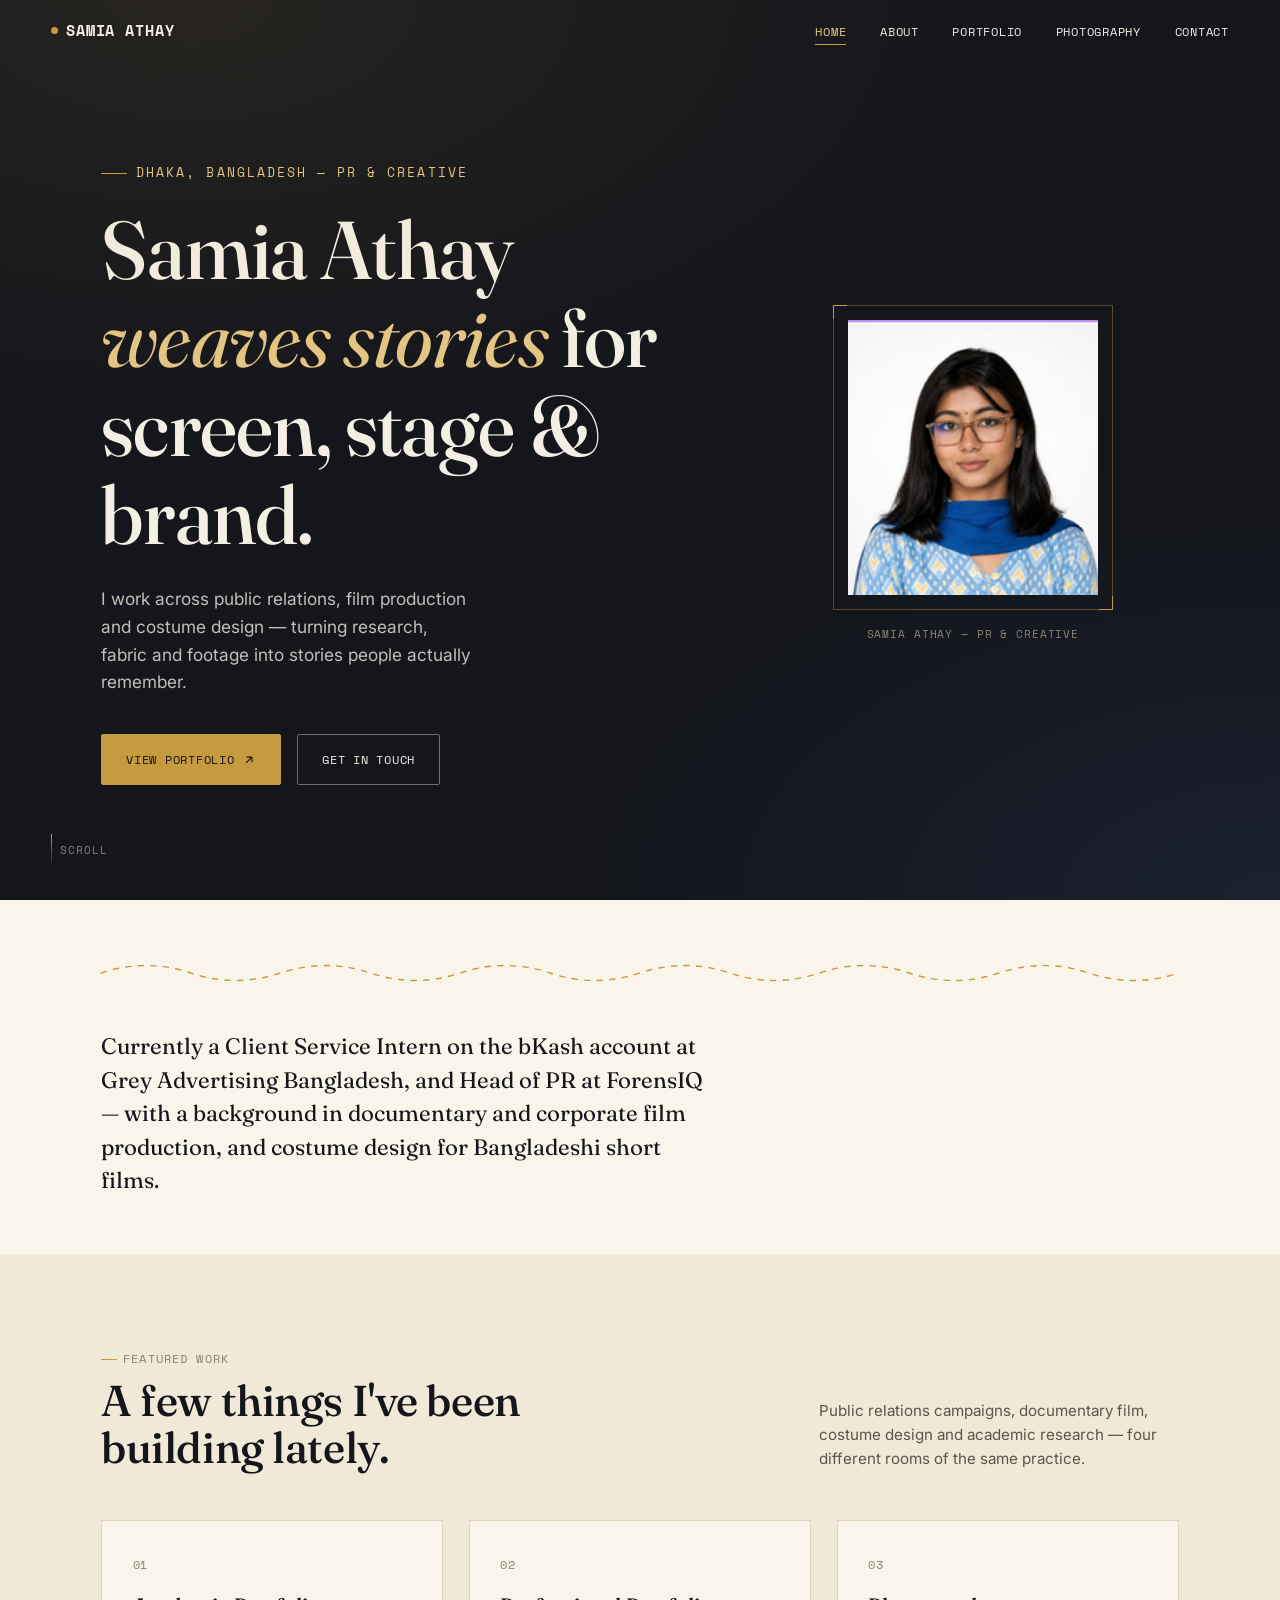
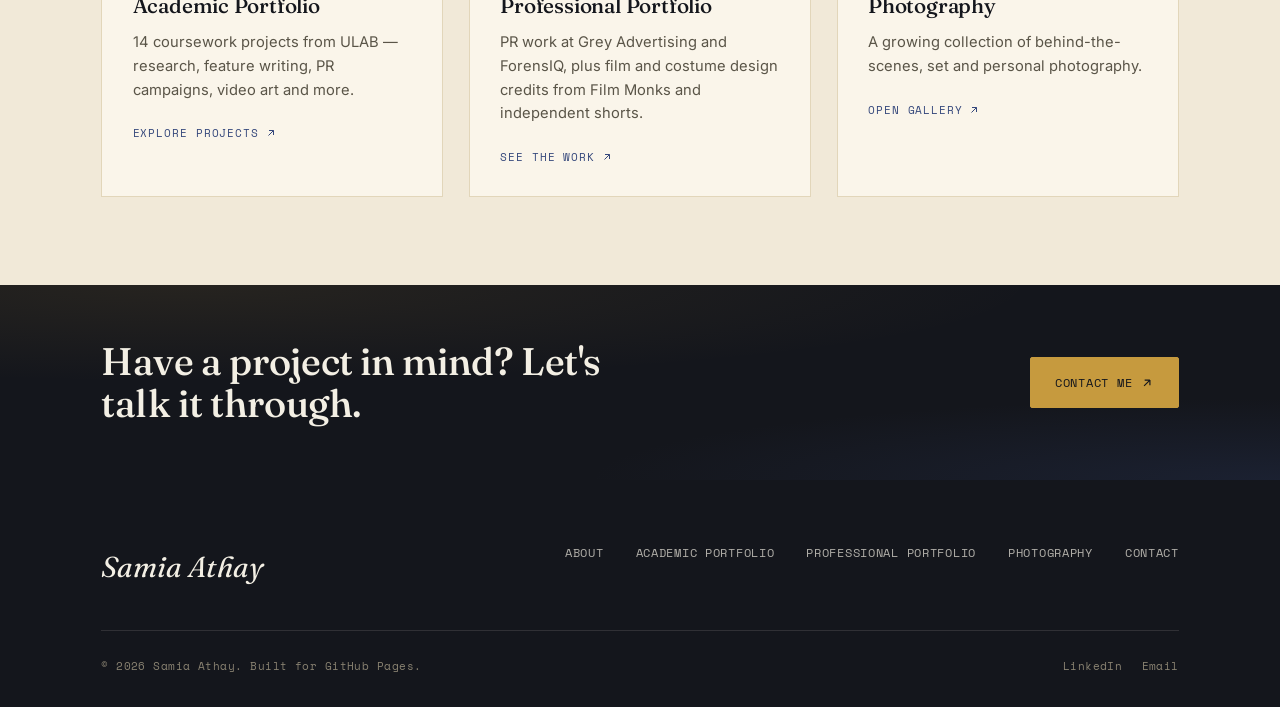
==== index.html @ ea78c938 "Add files via upload" ====
<!DOCTYPE html>
<html lang="en">
<head>
<meta charset="UTF-8">
<meta name="viewport" content="width=device-width, initial-scale=1.0">
<title>Samia Athay — PR, Film &amp; Costume Storyteller</title>
<meta name="description" content="Samia Athay is a Dhaka-based storyteller working across public relations, film production and costume design.">
<link rel="icon" href="data:image/svg+xml,<svg xmlns=%22http://www.w3.org/2000/svg%22 viewBox=%220 0 100 100%22><rect width=%22100%22 height=%22100%22 fill=%22%2314161c%22/><text x=%2250%25%22 y=%2258%25%22 font-size=%2250%22 fill=%22%23c69a3e%22 text-anchor=%22middle%22 font-family=%22Georgia%22>S</text></svg>">
<link rel="stylesheet" href="css/style.css">
</head>
<body>

<a href="#main" class="sr-only" style="position:absolute;left:-9999px;">Skip to content</a>

<!-- ============ NAV ============ -->
<nav class="site-nav on-dark">
  <a href="index.html" class="wordmark"><span class="dot"></span>SAMIA ATHAY</a>
  <ul class="nav-links">
    <li class="nav-item"><a class="nav-link active" data-page="index.html" href="index.html">Home</a></li>
    <li class="nav-item"><a class="nav-link" data-page="about.html" href="about.html">About</a></li>
    <li class="nav-item has-dropdown">
      <a class="nav-link" href="academic.html">Portfolio</a>
      <div class="dropdown">
        <a href="academic.html">Academic Portfolio<small>14 coursework projects, ULAB</small></a>
        <a href="professional.html">Professional Portfolio<small>PR, film &amp; costume work</small></a>
      </div>
    </li>
    <li class="nav-item"><a class="nav-link" data-page="photography.html" href="photography.html">Photography</a></li>
    <li class="nav-item"><a class="nav-link" data-page="contact.html" href="contact.html">Contact</a></li>
  </ul>
  <button class="nav-toggle" aria-label="Toggle menu" aria-expanded="false">
    <span></span><span></span><span></span>
  </button>
</nav>

<main id="main">

  <!-- ============ HERO ============ -->
  <section class="stage hero">
    <div class="container hero-grid">
      <div>
        <p class="hero-kicker">Dhaka, Bangladesh — PR &amp; Creative</p>
        <h1>Samia Athay<br><em>weaves stories</em> for screen, stage &amp; brand.</h1>
        <p class="hero-lede">I work across public relations, film production and costume design — turning research, fabric and footage into stories people actually remember.</p>
        <div class="hero-actions">
          <a href="academic.html" class="btn gold">View Portfolio <svg viewBox="0 0 24 24" fill="none" stroke="currentColor" stroke-width="2"><path d="M7 17L17 7M17 7H8M17 7V16"/></svg></a>
          <a href="contact.html" class="btn outline-ink">Get in Touch</a>
        </div>
      </div>
      <figure class="hero-portrait">
        <div class="frame">
          <span class="corner tl"></span><span class="corner br"></span>
          <img src="assets/portrait.png" alt="Portrait of Samia Athay">
        </div>
        <figcaption>Samia Athay — PR &amp; Creative</figcaption>
      </figure>
    </div>
    <div class="hero-scroll"><span class="line"></span>Scroll</div>
  </section>

  <!-- ============ INTRO STRIP ============ -->
  <section class="page section tight">
    <div class="container">
      <svg class="thread" viewBox="0 0 1200 34" preserveAspectRatio="none" aria-hidden="true">
        <path d="M0,17 Q50,2 100,17 T200,17 T300,17 T400,17 T500,17 T600,17 T700,17 T800,17 T900,17 T1000,17 T1100,17 T1200,17"/>
      </svg>
      <div style="max-width:62ch; margin-top:2.5rem;" data-reveal>
        <p class="lead" style="font-family:var(--f-display); font-size:1.4rem; line-height:1.5;">Currently a Client Service Intern on the bKash account at Grey Advertising Bangladesh, and Head of PR at ForensIQ — with a background in documentary and corporate film production, and costume design for Bangladeshi short films.</p>
      </div>
    </div>
  </section>

  <!-- ============ FEATURED WORK ============ -->
  <section class="page dim section">
    <div class="container">
      <div class="section-head">
        <div>
          <span class="section-tag">Featured Work</span>
          <h2>A few things I've been building lately.</h2>
        </div>
        <p class="note">Public relations campaigns, documentary film, costume design and academic research — four different rooms of the same practice.</p>
      </div>

      <div class="feature-grid">
        <a href="academic.html" class="feature-card" data-reveal>
          <span class="corner-stitch"></span>
          <span class="num">01</span>
          <h3>Academic Portfolio</h3>
          <p>14 coursework projects from ULAB — research, feature writing, PR campaigns, video art and more.</p>
          <span class="go">Explore projects <svg viewBox="0 0 24 24" fill="none" stroke="currentColor" stroke-width="2"><path d="M7 17L17 7M17 7H8M17 7V16"/></svg></span>
        </a>
        <a href="professional.html" class="feature-card" data-reveal>
          <span class="corner-stitch"></span>
          <span class="num">02</span>
          <h3>Professional Portfolio</h3>
          <p>PR work at Grey Advertising and ForensIQ, plus film and costume design credits from Film Monks and independent shorts.</p>
          <span class="go">See the work <svg viewBox="0 0 24 24" fill="none" stroke="currentColor" stroke-width="2"><path d="M7 17L17 7M17 7H8M17 7V16"/></svg></span>
        </a>
        <a href="photography.html" class="feature-card" data-reveal>
          <span class="corner-stitch"></span>
          <span class="num">03</span>
          <h3>Photography</h3>
          <p>A growing collection of behind-the-scenes, set and personal photography.</p>
          <span class="go">Open gallery <svg viewBox="0 0 24 24" fill="none" stroke="currentColor" stroke-width="2"><path d="M7 17L17 7M17 7H8M17 7V16"/></svg></span>
        </a>
      </div>
    </div>
  </section>

  <!-- ============ CTA STRIP ============ -->
  <section class="stage section tight">
    <div class="container" style="display:flex; align-items:center; justify-content:space-between; gap:2rem; flex-wrap:wrap;" data-reveal>
      <h2 style="color:var(--cream); font-size:clamp(1.6rem,3.4vw,2.4rem); max-width:22ch;">Have a project in mind? Let's talk it through.</h2>
      <a href="contact.html" class="btn gold">Contact Me <svg viewBox="0 0 24 24" fill="none" stroke="currentColor" stroke-width="2"><path d="M7 17L17 7M17 7H8M17 7V16"/></svg></a>
    </div>
  </section>

</main>

<!-- ============ FOOTER ============ -->
<footer class="site-footer">
  <div class="container">
    <div class="footer-top">
      <span class="footer-mark">Samia Athay</span>
      <nav class="footer-nav">
        <a href="about.html">About</a>
        <a href="academic.html">Academic Portfolio</a>
        <a href="professional.html">Professional Portfolio</a>
        <a href="photography.html">Photography</a>
        <a href="contact.html">Contact</a>
      </nav>
    </div>
    <div class="footer-bottom">
      <span>© <span data-year></span> Samia Athay. Built for GitHub Pages.</span>
      <span class="socials">
        <a href="https://www.linkedin.com/in/samia-athay" target="_blank" rel="noopener">LinkedIn</a>
        <a href="mailto:samiahasan.athay@gmail.com">Email</a>
      </span>
    </div>
  </div>
</footer>

<script src="js/main.js"></script>
</body>
</html>
---- css/style.css ----
/* ============================================================
   SAMIA ATHAY — PORTFOLIO
   Design concept: "Threadline" — an editorial studio site for a
   storyteller who works across PR, film and costume design.
   Stage (ink) sections for arrival moments; Page (paper) sections
   for reading. A running-stitch thread is the signature motif.
   ============================================================ */

@import url('https://fonts.googleapis.com/css2?family=Fraunces:ital,opsz,wght@0,9..144,300;0,9..144,400;0,9..144,500;0,9..144,600;1,9..144,400;1,9..144,500&family=Inter:wght@400;500;600&family=Space+Mono:wght@400;700&family=Noto+Serif+Bengali:wght@400;600&family=Hind+Siliguri:wght@400;500&display=swap');

:root{
  /* ---- color tokens ---- */
  --ink:        #14161c;   /* stage background */
  --ink-2:      #1c1f28;   /* stage panel */
  --paper:      #faf5ea;   /* page background */
  --paper-dim:  #f1e9d8;   /* page card background */
  --paper-line: #e2d6ba;   /* hairline on paper */
  --cream:      #f3efe4;   /* text on ink */
  --gold:       #c69a3e;   /* thread gold — primary accent */
  --gold-soft:  #e4c583;
  --indigo:     #34477b;   /* jamdani blue — secondary accent */
  --rust:       #a63a2e;   /* brick red — cta / active */
  --ink-soft:   #5a5548;   /* muted body text on paper */
  --ink-faint:  #8a8372;

  /* ---- type tokens ---- */
  --f-display: 'Fraunces', 'Noto Serif Bengali', serif;
  --f-body:    'Inter', 'Hind Siliguri', sans-serif;
  --f-mono:    'Space Mono', monospace;

  --container: 1180px;
  --edge: clamp(1.25rem, 4vw, 3.5rem);

  --ease: cubic-bezier(.16,.84,.44,1);
}

*, *::before, *::after{ box-sizing:border-box; }
html{ scroll-behavior:smooth; }
@media (prefers-reduced-motion: reduce){
  html{ scroll-behavior:auto; }
  *, *::before, *::after{ animation-duration:0.01ms !important; animation-iteration-count:1 !important; transition-duration:0.01ms !important; scroll-behavior:auto !important; }
}

body{
  margin:0;
  background:var(--paper);
  color:var(--ink);
  font-family:var(--f-body);
  font-size:16px;
  line-height:1.6;
  -webkit-font-smoothing:antialiased;
}

img{ max-width:100%; display:block; }
a{ color:inherit; text-decoration:none; }
h1,h2,h3,h4{ font-family:var(--f-display); font-weight:500; margin:0; line-height:1.08; letter-spacing:-0.01em; }
p{ margin:0; }
ul{ margin:0; padding:0; list-style:none; }
button{ font-family:inherit; cursor:pointer; }

/* Scroll-reveal: visible by default (no-JS / JS-failure safe).
   JS opts elements into the pending state only once it can also
   guarantee the reveal will fire. */
.reveal-pending{ opacity:0; transform:translateY(18px); }
.reveal-in{
  opacity:1; transform:translateY(0);
  transition:opacity .7s var(--ease), transform .7s var(--ease);
}

:focus-visible{
  outline:2px solid var(--gold);
  outline-offset:3px;
}

.container{
  max-width:var(--container);
  margin:0 auto;
  padding-left:var(--edge);
  padding-right:var(--edge);
}

.eyebrow{
  font-family:var(--f-mono);
  font-size:.72rem;
  letter-spacing:.14em;
  text-transform:uppercase;
  color:var(--gold);
}
.eyebrow.on-ink{ color:var(--gold-soft); }

.section-tag{
  display:inline-flex;
  align-items:center;
  gap:.5em;
  font-family:var(--f-mono);
  font-size:.72rem;
  letter-spacing:.1em;
  text-transform:uppercase;
  color:var(--ink-faint);
}
.section-tag::before{
  content:"";
  width:1.4em;
  height:1px;
  background:var(--gold);
  display:inline-block;
}

/* ============ NAV ============ */
.site-nav{
  position:fixed;
  top:0; left:0; right:0;
  z-index:100;
  padding:1.1rem var(--edge);
  display:flex;
  align-items:center;
  justify-content:space-between;
  transition:background .4s var(--ease), border-color .4s var(--ease), padding .3s var(--ease);
  border-bottom:1px solid transparent;
}
.site-nav.on-dark{ background:transparent; }
.site-nav.scrolled{
  background:rgba(250,245,234,.92);
  backdrop-filter:blur(10px);
  border-bottom-color:var(--paper-line);
  padding-top:.75rem;
  padding-bottom:.75rem;
}
.site-nav.scrolled .wordmark,
.site-nav.scrolled .nav-link{ color:var(--ink); }
.site-nav.scrolled .wordmark .dot{ background:var(--rust); }

.wordmark{
  font-family:var(--f-mono);
  font-weight:700;
  font-size:.95rem;
  letter-spacing:.06em;
  color:var(--cream);
  display:flex;
  align-items:center;
  gap:.5em;
  transition:color .3s var(--ease);
}
.wordmark .dot{
  width:7px; height:7px; border-radius:50%;
  background:var(--gold);
  transition:background .3s var(--ease);
}

.nav-links{
  display:flex;
  align-items:center;
  gap:2.1rem;
}
.nav-link{
  position:relative;
  font-family:var(--f-mono);
  font-size:.78rem;
  letter-spacing:.06em;
  text-transform:uppercase;
  color:var(--cream);
  padding:.3rem 0;
  transition:color .3s var(--ease);
}
.nav-link::after{
  content:"";
  position:absolute;
  left:0; right:100%; bottom:0;
  height:1px;
  background:var(--gold);
  transition:right .35s var(--ease);
}
.nav-link:hover::after,
.nav-link.active::after{ right:0; }
.nav-link.active{ color:var(--gold-soft); }
.site-nav.scrolled .nav-link.active{ color:var(--rust); }

.nav-item.has-dropdown{ position:relative; }
.dropdown{
  position:absolute;
  top:calc(100% + 1rem);
  left:50%;
  transform:translateX(-50%) translateY(-6px);
  min-width:230px;
  background:var(--ink-2);
  border:1px solid rgba(230,200,120,.18);
  border-radius:2px;
  padding:.4rem;
  opacity:0;
  visibility:hidden;
  transition:opacity .25s var(--ease), transform .25s var(--ease), visibility .25s;
  box-shadow:0 18px 40px rgba(0,0,0,.35);
}
.nav-item.has-dropdown:hover .dropdown,
.nav-item.has-dropdown:focus-within .dropdown{
  opacity:1; visibility:visible; transform:translateX(-50%) translateY(0);
}
.dropdown a{
  display:block;
  padding:.7rem .9rem;
  font-family:var(--f-mono);
  font-size:.74rem;
  letter-spacing:.04em;
  text-transform:uppercase;
  color:var(--cream);
  border-radius:1px;
}
.dropdown a:hover{ background:rgba(198,154,62,.14); color:var(--gold-soft); }
.dropdown a small{
  display:block;
  font-family:var(--f-body);
  text-transform:none;
  letter-spacing:0;
  font-size:.72rem;
  color:var(--ink-faint);
  margin-top:.2rem;
}
.site-nav.scrolled .dropdown{ background:var(--ink); }

.nav-toggle{
  display:none;
  background:none; border:none;
  width:30px; height:20px;
  position:relative;
  z-index:110;
}
.nav-toggle span{
  position:absolute; left:0; right:0; height:1px;
  background:var(--cream);
  transition:transform .3s var(--ease), opacity .3s var(--ease), background .3s var(--ease);
}
.site-nav.scrolled .nav-toggle span{ background:var(--ink); }
.nav-toggle span:nth-child(1){ top:0; }
.nav-toggle span:nth-child(2){ top:9px; }
.nav-toggle span:nth-child(3){ top:18px; }
.nav-open .nav-toggle span:nth-child(1){ transform:translateY(9px) rotate(45deg); }
.nav-open .nav-toggle span:nth-child(2){ opacity:0; }
.nav-open .nav-toggle span:nth-child(3){ transform:translateY(-9px) rotate(-45deg); }

/* ============ STAGE (dark hero-style sections) ============ */
.stage{
  background:var(--ink);
  color:var(--cream);
  position:relative;
  overflow:hidden;
}
.stage::before{
  /* subtle film-grain / vignette texture */
  content:"";
  position:absolute; inset:0;
  background:
    radial-gradient(120% 90% at 15% 0%, rgba(198,154,62,.10), transparent 55%),
    radial-gradient(90% 70% at 100% 100%, rgba(52,71,123,.22), transparent 60%);
  pointer-events:none;
}

/* ============ PAGE (light editorial sections) ============ */
.page{ background:var(--paper); color:var(--ink); }
.page.dim{ background:var(--paper-dim); }

.rule{
  height:1px;
  background:var(--paper-line);
  border:none;
  margin:0;
}
.rule.on-ink{ background:rgba(243,239,228,.14); }

/* ============ THREAD SIGNATURE ============ */
.thread{
  display:block;
  width:100%;
  height:34px;
  overflow:visible;
}
.thread path{
  fill:none;
  stroke:var(--gold);
  stroke-width:1.4;
  stroke-linecap:round;
  stroke-dasharray:6 8;
  stroke-dashoffset:1000;
  transition:stroke-dashoffset 1.6s var(--ease);
}
.thread.in-view path{ stroke-dashoffset:0; }
.thread.on-ink path{ stroke:var(--gold-soft); }

/* ============ BUTTONS ============ */
.btn{
  display:inline-flex;
  align-items:center;
  gap:.6em;
  font-family:var(--f-mono);
  font-size:.78rem;
  letter-spacing:.06em;
  text-transform:uppercase;
  padding:.9rem 1.5rem;
  border:1px solid currentColor;
  border-radius:2px;
  transition:background .3s var(--ease), color .3s var(--ease), transform .3s var(--ease), border-color .3s var(--ease);
}
.btn:hover{ transform:translateY(-2px); }
.btn.gold{ color:var(--ink); background:var(--gold); border-color:var(--gold); }
.btn.gold:hover{ background:var(--gold-soft); border-color:var(--gold-soft); }
.btn.outline-ink{ color:var(--cream); border-color:rgba(243,239,228,.4); }
.btn.outline-ink:hover{ border-color:var(--gold); color:var(--gold-soft); }
.btn.outline-paper{ color:var(--ink); border-color:var(--ink-soft); }
.btn.outline-paper:hover{ border-color:var(--rust); color:var(--rust); }
.btn svg{ width:14px; height:14px; transition:transform .3s var(--ease); }
.btn:hover svg{ transform:translate(3px,-3px); }

/* ============ HERO ============ */
.hero{
  min-height:100svh;
  display:flex;
  flex-direction:column;
  justify-content:center;
  padding-top:6rem;
  padding-bottom:3rem;
  position:relative;
}
.hero-grid{
  display:grid;
  grid-template-columns:1.2fr .8fr;
  gap:3rem;
  align-items:center;
}
.hero-kicker{
  font-family:var(--f-mono);
  font-size:.8rem;
  letter-spacing:.16em;
  text-transform:uppercase;
  color:var(--gold-soft);
  margin-bottom:1.4rem;
  display:flex;
  align-items:center;
  gap:.7em;
}
.hero-kicker::before{
  content:"";
  width:26px; height:1px;
  background:var(--gold);
}
.hero h1{
  font-size:clamp(2.6rem, 6.4vw, 5.4rem);
  font-weight:500;
}
.hero h1 em{
  font-style:italic;
  font-weight:400;
  color:var(--gold-soft);
}
.hero-lede{
  margin-top:1.6rem;
  max-width:34ch;
  font-size:1.08rem;
  color:rgba(243,239,228,.78);
}
.hero-actions{
  margin-top:2.4rem;
  display:flex;
  gap:1rem;
  flex-wrap:wrap;
}
.hero-portrait{
  position:relative;
  justify-self:center;
}
.hero-portrait .frame{
  width:min(280px, 60vw);
  aspect-ratio:182/198;
  border:1px solid rgba(198,154,62,.4);
  padding:14px;
  position:relative;
}
.hero-portrait img{
  width:100%; height:100%;
  object-fit:cover;
  filter:grayscale(.15) contrast(1.03);
}
.hero-portrait .corner{
  position:absolute;
  width:14px; height:14px;
  border:1px solid var(--gold);
}
.hero-portrait .corner.tl{ top:-1px; left:-1px; border-right:none; border-bottom:none; }
.hero-portrait .corner.br{ bottom:-1px; right:-1px; border-left:none; border-top:none; }
.hero-portrait figcaption{
  margin-top:1rem;
  font-family:var(--f-mono);
  font-size:.68rem;
  letter-spacing:.08em;
  text-transform:uppercase;
  color:var(--ink-faint);
  text-align:center;
}
.hero-scroll{
  position:absolute;
  bottom:2rem; left:var(--edge);
  display:flex; align-items:center; gap:.7em;
  font-family:var(--f-mono);
  font-size:.68rem;
  letter-spacing:.1em;
  text-transform:uppercase;
  color:var(--ink-faint);
}
.hero-scroll .line{
  width:1px; height:34px;
  background:linear-gradient(var(--gold), transparent);
  animation:threadfall 2.2s var(--ease) infinite;
}
@keyframes threadfall{
  0%{ transform:scaleY(0); transform-origin:top; }
  50%{ transform:scaleY(1); transform-origin:top; }
  50.001%{ transform-origin:bottom; }
  100%{ transform:scaleY(0); transform-origin:bottom; }
}

/* ============ GENERIC PAGE HERO (inner pages) ============ */
.page-hero{
  padding:9.5rem 0 4rem;
}
.page-hero .kicker{
  font-family:var(--f-mono);
  font-size:.78rem;
  letter-spacing:.14em;
  text-transform:uppercase;
  color:var(--gold-soft);
  margin-bottom:1.2rem;
}
.page-hero h1{ font-size:clamp(2.2rem, 5vw, 3.6rem); }
.page-hero .lede{
  margin-top:1.3rem;
  max-width:60ch;
  color:rgba(243,239,228,.78);
  font-size:1.05rem;
}

/* ============ SECTION SPACING ============ */
.section{ padding:5.5rem 0; }
.section.tight{ padding:3.5rem 0; }
.section-head{
  display:flex;
  justify-content:space-between;
  align-items:flex-end;
  gap:2rem;
  margin-bottom:3rem;
  flex-wrap:wrap;
}
.section-head h2{
  font-size:clamp(1.8rem, 3.6vw, 2.7rem);
  margin-top:.6rem;
  max-width:20ch;
}
.section-head .note{
  max-width:36ch;
  color:var(--ink-soft);
  font-size:.95rem;
}

/* ============ FEATURED WORK GRID (landing) ============ */
.feature-grid{
  display:grid;
  grid-template-columns:repeat(3, 1fr);
  gap:1.6rem;
}
.feature-card{
  background:var(--paper);
  border:1px solid var(--paper-line);
  padding:1.9rem;
  position:relative;
  transition:transform .35s var(--ease), border-color .35s var(--ease), box-shadow .35s var(--ease);
}
.feature-card:hover{
  transform:translateY(-6px);
  border-color:var(--gold);
  box-shadow:0 24px 40px -20px rgba(20,22,28,.25);
}
.feature-card .num{
  font-family:var(--f-mono);
  font-size:.72rem;
  color:var(--ink-faint);
  letter-spacing:.08em;
}
.feature-card h3{
  font-size:1.3rem;
  margin-top:1rem;
  line-height:1.25;
}
.feature-card p{
  margin-top:.8rem;
  color:var(--ink-soft);
  font-size:.92rem;
}
.feature-card .go{
  margin-top:1.4rem;
  display:flex; align-items:center; gap:.5em;
  font-family:var(--f-mono);
  font-size:.7rem;
  letter-spacing:.08em;
  text-transform:uppercase;
  color:var(--indigo);
}
.feature-card .go svg{ width:12px; height:12px; transition:transform .3s var(--ease); }
.feature-card:hover .go svg{ transform:translate(3px,-3px); }
.feature-card .corner-stitch{
  position:absolute; top:10px; right:10px;
  width:16px; height:16px;
  border-top:1px dashed var(--gold);
  border-right:1px dashed var(--gold);
  opacity:0;
  transition:opacity .3s var(--ease);
}
.feature-card:hover .corner-stitch{ opacity:1; }

/* ============ ABOUT PROFILE STRIP ============ */
.profile-strip{
  display:grid;
  grid-template-columns:.7fr 1.3fr;
  gap:3.5rem;
  align-items:start;
}
.profile-strip .facts dt{
  font-family:var(--f-mono);
  font-size:.68rem;
  letter-spacing:.08em;
  text-transform:uppercase;
  color:var(--ink-faint);
  margin-top:1.4rem;
}
.profile-strip .facts dt:first-child{ margin-top:0; }
.profile-strip .facts dd{
  margin:.35rem 0 0;
  font-size:1rem;
}
.profile-strip p + p{ margin-top:1.1rem; }
.profile-strip .lead{
  font-family:var(--f-display);
  font-size:1.5rem;
  font-weight:400;
  line-height:1.4;
  color:var(--ink);
  margin-bottom:1.4rem;
}

/* ============ SKILLS ============ */
.skills-grid{
  display:grid;
  grid-template-columns:repeat(3, 1fr);
  gap:2.5rem;
}
.skill-col h4{
  font-family:var(--f-mono);
  font-size:.75rem;
  letter-spacing:.08em;
  text-transform:uppercase;
  color:var(--indigo);
  margin-bottom:1.1rem;
  padding-bottom:.8rem;
  border-bottom:1px solid var(--paper-line);
}
.skill-col li{
  padding:.55rem 0;
  border-bottom:1px dashed var(--paper-line);
  font-size:.96rem;
}
.skill-col li:last-child{ border-bottom:none; }

/* ============ TIMELINE (professional) ============ */
.timeline{ position:relative; }
.tl-item{
  display:grid;
  grid-template-columns:180px 1fr;
  gap:2.5rem;
  padding:2.6rem 0;
  border-top:1px solid var(--paper-line);
}
.tl-item:first-child{ border-top:none; }
.tl-when{
  font-family:var(--f-mono);
  font-size:.78rem;
  letter-spacing:.05em;
  color:var(--ink-faint);
}
.tl-role{ font-size:1.35rem; margin-bottom:.3rem; }
.tl-org{
  font-family:var(--f-mono);
  font-size:.75rem;
  letter-spacing:.05em;
  text-transform:uppercase;
  color:var(--indigo);
  margin-bottom:1rem;
  display:block;
}
.tl-item ul{ margin-top:.9rem; }
.tl-item li{
  position:relative;
  padding-left:1.2rem;
  margin-top:.55rem;
  color:var(--ink-soft);
  font-size:.95rem;
}
.tl-item li::before{
  content:"";
  position:absolute; left:0; top:.55em;
  width:6px; height:1px;
  background:var(--gold);
}

/* ============ CREDITS GRID (film) ============ */
.credit-grid{
  display:grid;
  grid-template-columns:repeat(2,1fr);
  gap:1.4rem;
}
.credit-card{
  padding:1.7rem;
  background:var(--paper);
  border:1px solid var(--paper-line);
  border-left:2px solid var(--gold);
}
.credit-card .role{
  font-family:var(--f-mono);
  font-size:.7rem;
  letter-spacing:.08em;
  text-transform:uppercase;
  color:var(--rust);
}
.credit-card h3{ font-size:1.2rem; margin-top:.6rem; }
.credit-card .bn{ font-family:var(--f-display); font-style:italic; color:var(--ink-soft); font-size:1rem; }
.credit-card .meta{
  margin-top:.7rem;
  font-size:.86rem;
  color:var(--ink-soft);
}

/* ============ ACHIEVEMENTS ============ */
.ach-list{ display:flex; flex-direction:column; }
.ach-item{
  display:flex;
  justify-content:space-between;
  gap:2rem;
  padding:1.4rem 0;
  border-top:1px dashed var(--paper-line);
}
.ach-item:last-child{ border-bottom:1px dashed var(--paper-line); }
.ach-item .yr{
  font-family:var(--f-mono);
  color:var(--gold);
  white-space:nowrap;
}

/* ============ ACADEMIC PROJECT GRID ============ */
.dossier-grid{
  display:grid;
  grid-template-columns:repeat(2, 1fr);
  gap:1.4rem;
}
.dossier-card{
  display:block;
  background:var(--paper);
  border:1px solid var(--paper-line);
  padding:1.7rem;
  position:relative;
  transition:transform .3s var(--ease), border-color .3s var(--ease), box-shadow .3s var(--ease);
}
.dossier-card:hover{
  transform:translateY(-5px);
  border-color:var(--indigo);
  box-shadow:0 20px 36px -22px rgba(20,22,28,.3);
}
.dossier-top{
  display:flex;
  justify-content:space-between;
  align-items:flex-start;
  gap:1rem;
}
.dossier-id{
  font-family:var(--f-mono);
  font-size:1.6rem;
  color:var(--paper-line);
  line-height:1;
}
.dossier-card:hover .dossier-id{ color:var(--gold); }
.dossier-course{
  font-family:var(--f-mono);
  font-size:.66rem;
  letter-spacing:.05em;
  text-transform:uppercase;
  color:var(--ink-faint);
  text-align:right;
}
.dossier-card h3{
  font-size:1.15rem;
  margin-top:1.1rem;
  line-height:1.3;
}
.dossier-tags{
  margin-top:1rem;
  display:flex;
  gap:.5rem;
  flex-wrap:wrap;
}
.chip{
  font-family:var(--f-mono);
  font-size:.66rem;
  letter-spacing:.04em;
  text-transform:uppercase;
  padding:.3rem .55rem;
  border:1px solid var(--paper-line);
  color:var(--ink-soft);
}
.chip.type{ border-color:var(--indigo); color:var(--indigo); }

/* ============ PROJECT DETAIL ============ */
.detail-meta{
  display:grid;
  grid-template-columns:repeat(4,1fr);
  gap:1.5rem;
  padding:1.8rem 0;
  border-top:1px solid var(--paper-line);
  border-bottom:1px solid var(--paper-line);
  margin:2.5rem 0 3rem;
}
.detail-meta dt{
  font-family:var(--f-mono);
  font-size:.65rem;
  letter-spacing:.06em;
  text-transform:uppercase;
  color:var(--ink-faint);
}
.detail-meta dd{ margin:.4rem 0 0; font-size:.95rem; }
.detail-body{
  display:grid;
  grid-template-columns:1fr 1fr;
  gap:3.5rem;
}
.detail-body h4{
  font-family:var(--f-mono);
  font-size:.72rem;
  letter-spacing:.08em;
  text-transform:uppercase;
  color:var(--indigo);
  margin-bottom:.9rem;
}
.detail-body p{ color:var(--ink-soft); }
.detail-link{
  margin-top:2.5rem;
  padding-top:2rem;
  border-top:1px dashed var(--paper-line);
}
.back-link{
  display:inline-flex; align-items:center; gap:.6em;
  font-family:var(--f-mono);
  font-size:.75rem;
  letter-spacing:.06em;
  text-transform:uppercase;
  color:var(--ink-faint);
}
.back-link svg{ width:13px; height:13px; transform:rotate(180deg); transition:transform .3s var(--ease); }
.back-link:hover{ color:var(--rust); }
.back-link:hover svg{ transform:rotate(180deg) translateX(3px); }

.project-nav{
  display:flex;
  justify-content:space-between;
  margin-top:4rem;
  padding-top:2rem;
  border-top:1px solid var(--paper-line);
}
.project-nav a{
  font-family:var(--f-mono);
  font-size:.75rem;
  letter-spacing:.05em;
  text-transform:uppercase;
  color:var(--ink-soft);
  display:flex; flex-direction:column; gap:.4rem;
}
.project-nav a:hover{ color:var(--indigo); }
.project-nav .next{ text-align:right; align-items:flex-end; }
.project-nav small{ color:var(--ink-faint); font-size:.65rem; }

/* ============ PHOTOGRAPHY GALLERY ============ */
.gallery{
  display:grid;
  grid-template-columns:repeat(3, 1fr);
  gap:1rem;
  grid-auto-rows:220px;
}
.gallery figure{
  position:relative;
  overflow:hidden;
  margin:0;
  background:var(--ink-2);
}
.gallery figure:nth-child(3n+1){ grid-row:span 2; }
.gallery img, .gallery .ph{
  width:100%; height:100%; object-fit:cover;
  transition:transform .6s var(--ease);
}
.gallery figure:hover img,
.gallery figure:hover .ph{ transform:scale(1.06); }
.gallery .ph{
  display:flex; align-items:center; justify-content:center;
  color:rgba(243,239,228,.4);
  font-family:var(--f-mono);
  font-size:.72rem;
  letter-spacing:.06em;
  text-transform:uppercase;
  text-align:center;
  padding:1rem;
  background:
    repeating-linear-gradient(135deg, rgba(198,154,62,.08) 0 2px, transparent 2px 14px),
    var(--ink-2);
}
.gallery figcaption{
  position:absolute; left:0; right:0; bottom:0;
  padding:.9rem 1rem;
  font-family:var(--f-mono);
  font-size:.68rem;
  letter-spacing:.05em;
  text-transform:uppercase;
  color:var(--cream);
  background:linear-gradient(to top, rgba(20,22,28,.85), transparent);
  opacity:0;
  transform:translateY(6px);
  transition:opacity .3s var(--ease), transform .3s var(--ease);
}
.gallery figure:hover figcaption{ opacity:1; transform:translateY(0); }

.gallery-note{
  margin-top:2.5rem;
  padding:1.4rem 1.6rem;
  border:1px dashed var(--paper-line);
  font-size:.88rem;
  color:var(--ink-soft);
}
.gallery-note code{
  font-family:var(--f-mono);
  background:var(--paper-dim);
  padding:.1rem .4rem;
  font-size:.82rem;
}

/* ============ CONTACT ============ */
.contact-grid{
  display:grid;
  grid-template-columns:1fr 1fr;
  gap:3.5rem;
  align-items:start;
}
.contact-big{
  font-size:clamp(2rem, 4.4vw, 3.3rem);
  max-width:14ch;
}
.contact-channels{ margin-top:2.2rem; }
.contact-channels a{
  display:flex;
  align-items:center;
  justify-content:space-between;
  padding:1.1rem 0;
  border-top:1px solid rgba(243,239,228,.14);
  font-family:var(--f-mono);
  font-size:.9rem;
  letter-spacing:.02em;
}
.contact-channels a:last-child{ border-bottom:1px solid rgba(243,239,228,.14); }
.contact-channels a span.label{
  color:var(--ink-faint);
  font-size:.7rem;
  letter-spacing:.08em;
  text-transform:uppercase;
}
.contact-channels a svg{ width:14px; height:14px; transition:transform .3s var(--ease); opacity:.6; }
.contact-channels a:hover{ color:var(--gold-soft); }
.contact-channels a:hover svg{ transform:translate(3px,-3px); opacity:1; }

.contact-card{
  background:var(--ink-2);
  border:1px solid rgba(198,154,62,.2);
  padding:2.2rem;
}
.contact-card .eyebrow{ margin-bottom:1rem; }
.field{ margin-bottom:1.2rem; }
.field label{
  display:block;
  font-family:var(--f-mono);
  font-size:.68rem;
  letter-spacing:.06em;
  text-transform:uppercase;
  color:var(--ink-faint);
  margin-bottom:.5rem;
}
.field input, .field textarea{
  width:100%;
  background:transparent;
  border:none;
  border-bottom:1px solid rgba(243,239,228,.25);
  color:var(--cream);
  font-family:var(--f-body);
  font-size:.95rem;
  padding:.6rem 0;
  transition:border-color .3s var(--ease);
}
.field input:focus, .field textarea:focus{
  outline:none;
  border-bottom-color:var(--gold);
}
.field textarea{ resize:vertical; min-height:90px; }
.contact-card .btn{ width:100%; justify-content:center; margin-top:.6rem; }

/* ============ FOOTER ============ */
.site-footer{
  background:var(--ink);
  color:var(--cream);
  padding:4rem 0 2rem;
}
.footer-top{
  display:flex;
  justify-content:space-between;
  align-items:flex-start;
  gap:2rem;
  flex-wrap:wrap;
  padding-bottom:2.5rem;
}
.footer-mark{ font-family:var(--f-display); font-size:1.8rem; font-style:italic; }
.footer-nav{ display:flex; gap:2rem; flex-wrap:wrap; }
.footer-nav a{
  font-family:var(--f-mono);
  font-size:.74rem;
  letter-spacing:.06em;
  text-transform:uppercase;
  color:rgba(243,239,228,.7);
}
.footer-nav a:hover{ color:var(--gold-soft); }
.footer-bottom{
  display:flex;
  justify-content:space-between;
  align-items:center;
  padding-top:1.6rem;
  border-top:1px solid rgba(243,239,228,.12);
  font-family:var(--f-mono);
  font-size:.7rem;
  letter-spacing:.04em;
  color:var(--ink-faint);
  flex-wrap:wrap;
  gap:1rem;
}
.footer-bottom .socials{ display:flex; gap:1.2rem; }
.footer-bottom .socials a:hover{ color:var(--gold-soft); }

/* ============ RESPONSIVE ============ */
@media (max-width: 980px){
  .hero-grid{ grid-template-columns:1fr; gap:3rem; }
  .hero-portrait{ order:-1; justify-self:flex-start; }
  .profile-strip{ grid-template-columns:1fr; gap:2rem; }
  .skills-grid{ grid-template-columns:1fr 1fr; }
  .feature-grid{ grid-template-columns:1fr 1fr; }
  .credit-grid, .dossier-grid{ grid-template-columns:1fr; }
  .detail-body{ grid-template-columns:1fr; gap:2rem; }
  .detail-meta{ grid-template-columns:1fr 1fr; }
  .contact-grid{ grid-template-columns:1fr; }
  .gallery{ grid-template-columns:repeat(2,1fr); }
}

@media (max-width: 720px){
  .nav-links{
    position:fixed; inset:0;
    background:var(--ink);
    flex-direction:column;
    justify-content:center;
    align-items:flex-start;
    padding:0 var(--edge);
    gap:1.6rem;
    transform:translateX(100%);
    transition:transform .4s var(--ease);
  }
  .nav-open .nav-links{ transform:translateX(0); }
  .nav-link{ font-size:1.1rem; }
  .nav-toggle{ display:block; }
  .dropdown{ position:static; transform:none; opacity:1; visibility:visible; box-shadow:none; border:none; background:none; padding:.5rem 0 0 1rem; display:none; min-width:0; }
  .nav-item.has-dropdown.open .dropdown{ display:block; }
  .skills-grid{ grid-template-columns:1fr; }
  .feature-grid{ grid-template-columns:1fr; }
  .tl-item{ grid-template-columns:1fr; gap:.6rem; }
  .detail-meta{ grid-template-columns:1fr 1fr; }
  .gallery{ grid-template-columns:1fr 1fr; grid-auto-rows:160px; }
  .footer-top{ flex-direction:column; }
}
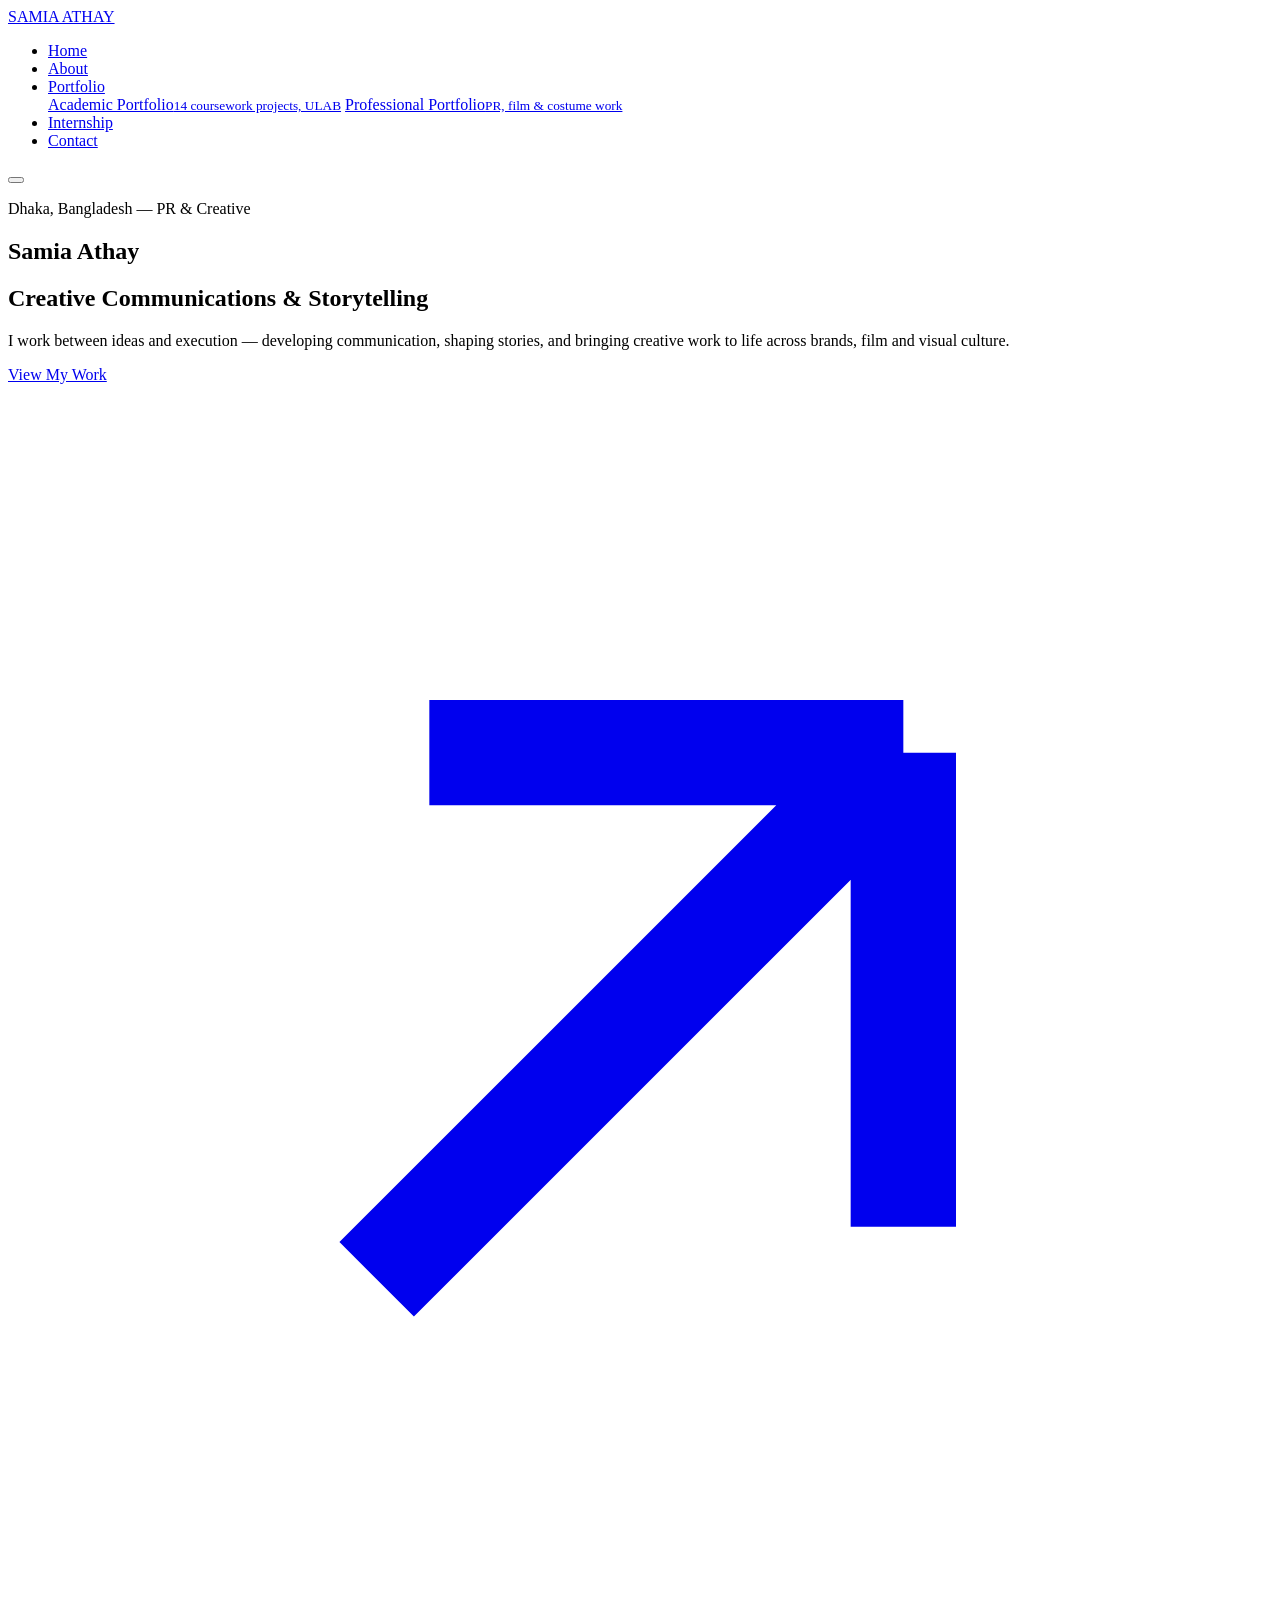
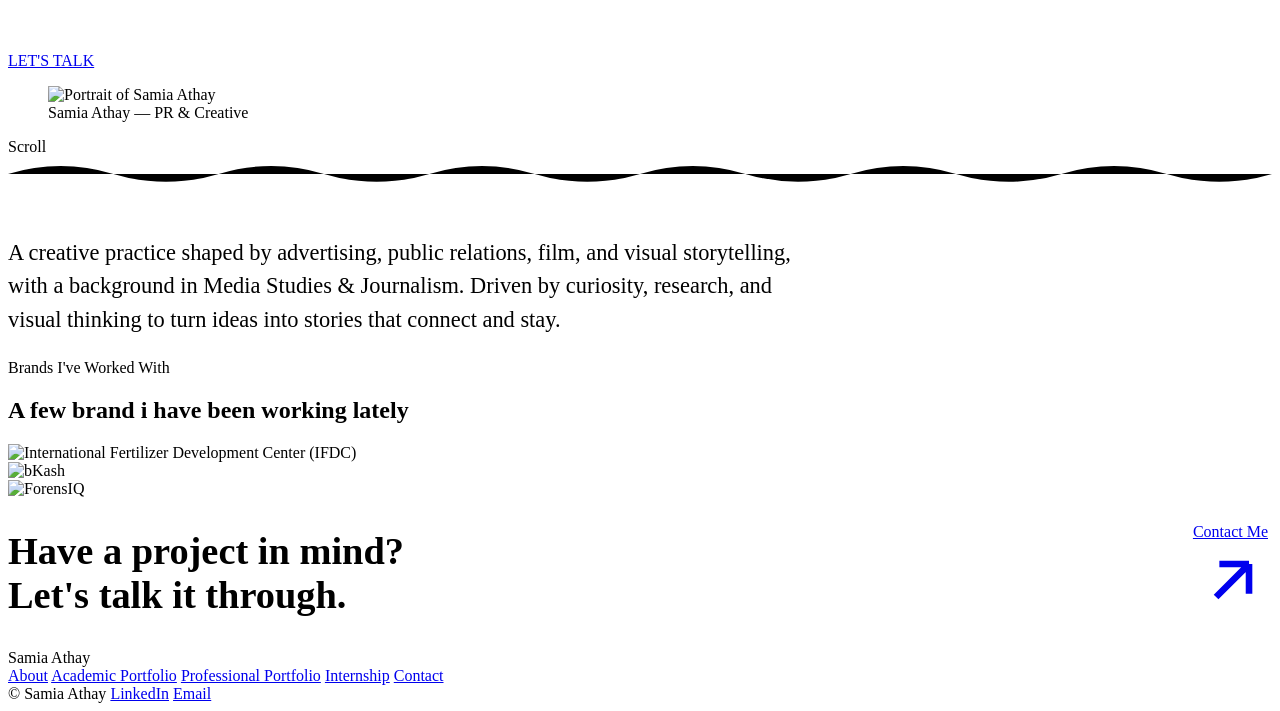
==== commit 39181d5b: "Add files via upload" ====
--- a/index.html
+++ b/index.html
@@ -25,7 +25,7 @@
         <a href="professional.html">Professional Portfolio<small>PR, film &amp; costume work</small></a>
       </div>
     </li>
-    <li class="nav-item"><a class="nav-link" data-page="photography.html" href="photography.html">Photography</a></li>
+    <li class="nav-item"><a class="nav-link" data-page="internship.html" href="internship.html">Internship</a></li>
     <li class="nav-item"><a class="nav-link" data-page="contact.html" href="contact.html">Contact</a></li>
   </ul>
   <button class="nav-toggle" aria-label="Toggle menu" aria-expanded="false">
@@ -40,17 +40,18 @@
     <div class="container hero-grid">
       <div>
         <p class="hero-kicker">Dhaka, Bangladesh — PR &amp; Creative</p>
-        <h1>Samia Athay<br><em>weaves stories</em> for screen, stage &amp; brand.</h1>
-        <p class="hero-lede">I work across public relations, film production and costume design — turning research, fabric and footage into stories people actually remember.</p>
+        <h1>Samia Athay</h1>
+         <h2>Creative Communications & Storytelling</h2>
+        <p class="hero-lede">I work between ideas and execution — developing communication, shaping stories, and bringing creative work to life across brands, film and visual culture.</p>
         <div class="hero-actions">
-          <a href="academic.html" class="btn gold">View Portfolio <svg viewBox="0 0 24 24" fill="none" stroke="currentColor" stroke-width="2"><path d="M7 17L17 7M17 7H8M17 7V16"/></svg></a>
-          <a href="contact.html" class="btn outline-ink">Get in Touch</a>
+          <a href="academic.html" class="btn gold">View My Work <svg viewBox="0 0 24 24" fill="none" stroke="currentColor" stroke-width="2"><path d="M7 17L17 7M17 7H8M17 7V16"/></svg></a>
+          <a href="contact.html" class="btn outline-ink">LET'S TALK</a>
         </div>
       </div>
       <figure class="hero-portrait">
         <div class="frame">
           <span class="corner tl"></span><span class="corner br"></span>
-          <img src="assets/portrait.png" alt="Portrait of Samia Athay">
+          <img src="assets/portrait.jpeg" alt="Portrait of Samia Athay">
         </div>
         <figcaption>Samia Athay — PR &amp; Creative</figcaption>
       </figure>
@@ -58,51 +59,36 @@
     <div class="hero-scroll"><span class="line"></span>Scroll</div>
   </section>
 
+  <div class="pattern-band" aria-hidden="true"></div>
+
   <!-- ============ INTRO STRIP ============ -->
   <section class="page section tight">
     <div class="container">
       <svg class="thread" viewBox="0 0 1200 34" preserveAspectRatio="none" aria-hidden="true">
         <path d="M0,17 Q50,2 100,17 T200,17 T300,17 T400,17 T500,17 T600,17 T700,17 T800,17 T900,17 T1000,17 T1100,17 T1200,17"/>
       </svg>
-      <div style="max-width:62ch; margin-top:2.5rem;" data-reveal>
-        <p class="lead" style="font-family:var(--f-display); font-size:1.4rem; line-height:1.5;">Currently a Client Service Intern on the bKash account at Grey Advertising Bangladesh, and Head of PR at ForensIQ — with a background in documentary and corporate film production, and costume design for Bangladeshi short films.</p>
+      <div style="max-width:100ch; margin-top:2.5rem;" data-reveal>
+        <p class="lead" style="font-family:var(--f-display); font-size:1.4rem; line-height:1.5;">A creative practice shaped by advertising, public relations, film, and visual storytelling, with 
+a background in Media Studies & Journalism. Driven by curiosity, research, and visual 
+thinking to turn ideas into stories that connect and stay.</p>
       </div>
     </div>
   </section>
 
-  <!-- ============ FEATURED WORK ============ -->
+  <!-- ============ BRANDS ============ -->
   <section class="page dim section">
     <div class="container">
       <div class="section-head">
         <div>
-          <span class="section-tag">Featured Work</span>
-          <h2>A few things I've been building lately.</h2>
+          <span class="section-tag">Brands I've Worked With</span>
+          <h2>A few brand i have been working lately</h2>
         </div>
-        <p class="note">Public relations campaigns, documentary film, costume design and academic research — four different rooms of the same practice.</p>
       </div>
 
-      <div class="feature-grid">
-        <a href="academic.html" class="feature-card" data-reveal>
-          <span class="corner-stitch"></span>
-          <span class="num">01</span>
-          <h3>Academic Portfolio</h3>
-          <p>14 coursework projects from ULAB — research, feature writing, PR campaigns, video art and more.</p>
-          <span class="go">Explore projects <svg viewBox="0 0 24 24" fill="none" stroke="currentColor" stroke-width="2"><path d="M7 17L17 7M17 7H8M17 7V16"/></svg></span>
-        </a>
-        <a href="professional.html" class="feature-card" data-reveal>
-          <span class="corner-stitch"></span>
-          <span class="num">02</span>
-          <h3>Professional Portfolio</h3>
-          <p>PR work at Grey Advertising and ForensIQ, plus film and costume design credits from Film Monks and independent shorts.</p>
-          <span class="go">See the work <svg viewBox="0 0 24 24" fill="none" stroke="currentColor" stroke-width="2"><path d="M7 17L17 7M17 7H8M17 7V16"/></svg></span>
-        </a>
-        <a href="photography.html" class="feature-card" data-reveal>
-          <span class="corner-stitch"></span>
-          <span class="num">03</span>
-          <h3>Photography</h3>
-          <p>A growing collection of behind-the-scenes, set and personal photography.</p>
-          <span class="go">Open gallery <svg viewBox="0 0 24 24" fill="none" stroke="currentColor" stroke-width="2"><path d="M7 17L17 7M17 7H8M17 7V16"/></svg></span>
-        </a>
+      <div class="brand-strip colored" data-reveal>
+        <div class="brand-tile"><img src="assets/brands/ifdc.png" alt="International Fertilizer Development Center (IFDC)"></div>
+        <div class="brand-tile"><img src="assets/brands/bkash.png" alt="bKash"></div>
+        <div class="brand-tile"><img src="assets/brands/forensiq-icon.png" alt="ForensIQ"></div>
       </div>
     </div>
   </section>
@@ -126,12 +112,12 @@
         <a href="about.html">About</a>
         <a href="academic.html">Academic Portfolio</a>
         <a href="professional.html">Professional Portfolio</a>
-        <a href="photography.html">Photography</a>
+        <a href="internship.html">Internship</a>
         <a href="contact.html">Contact</a>
       </nav>
     </div>
     <div class="footer-bottom">
-      <span>© <span data-year></span> Samia Athay. Built for GitHub Pages.</span>
+      <span>© <span data-year></span> Samia Athay</span>
       <span class="socials">
         <a href="https://www.linkedin.com/in/samia-athay" target="_blank" rel="noopener">LinkedIn</a>
         <a href="mailto:samiahasan.athay@gmail.com">Email</a>
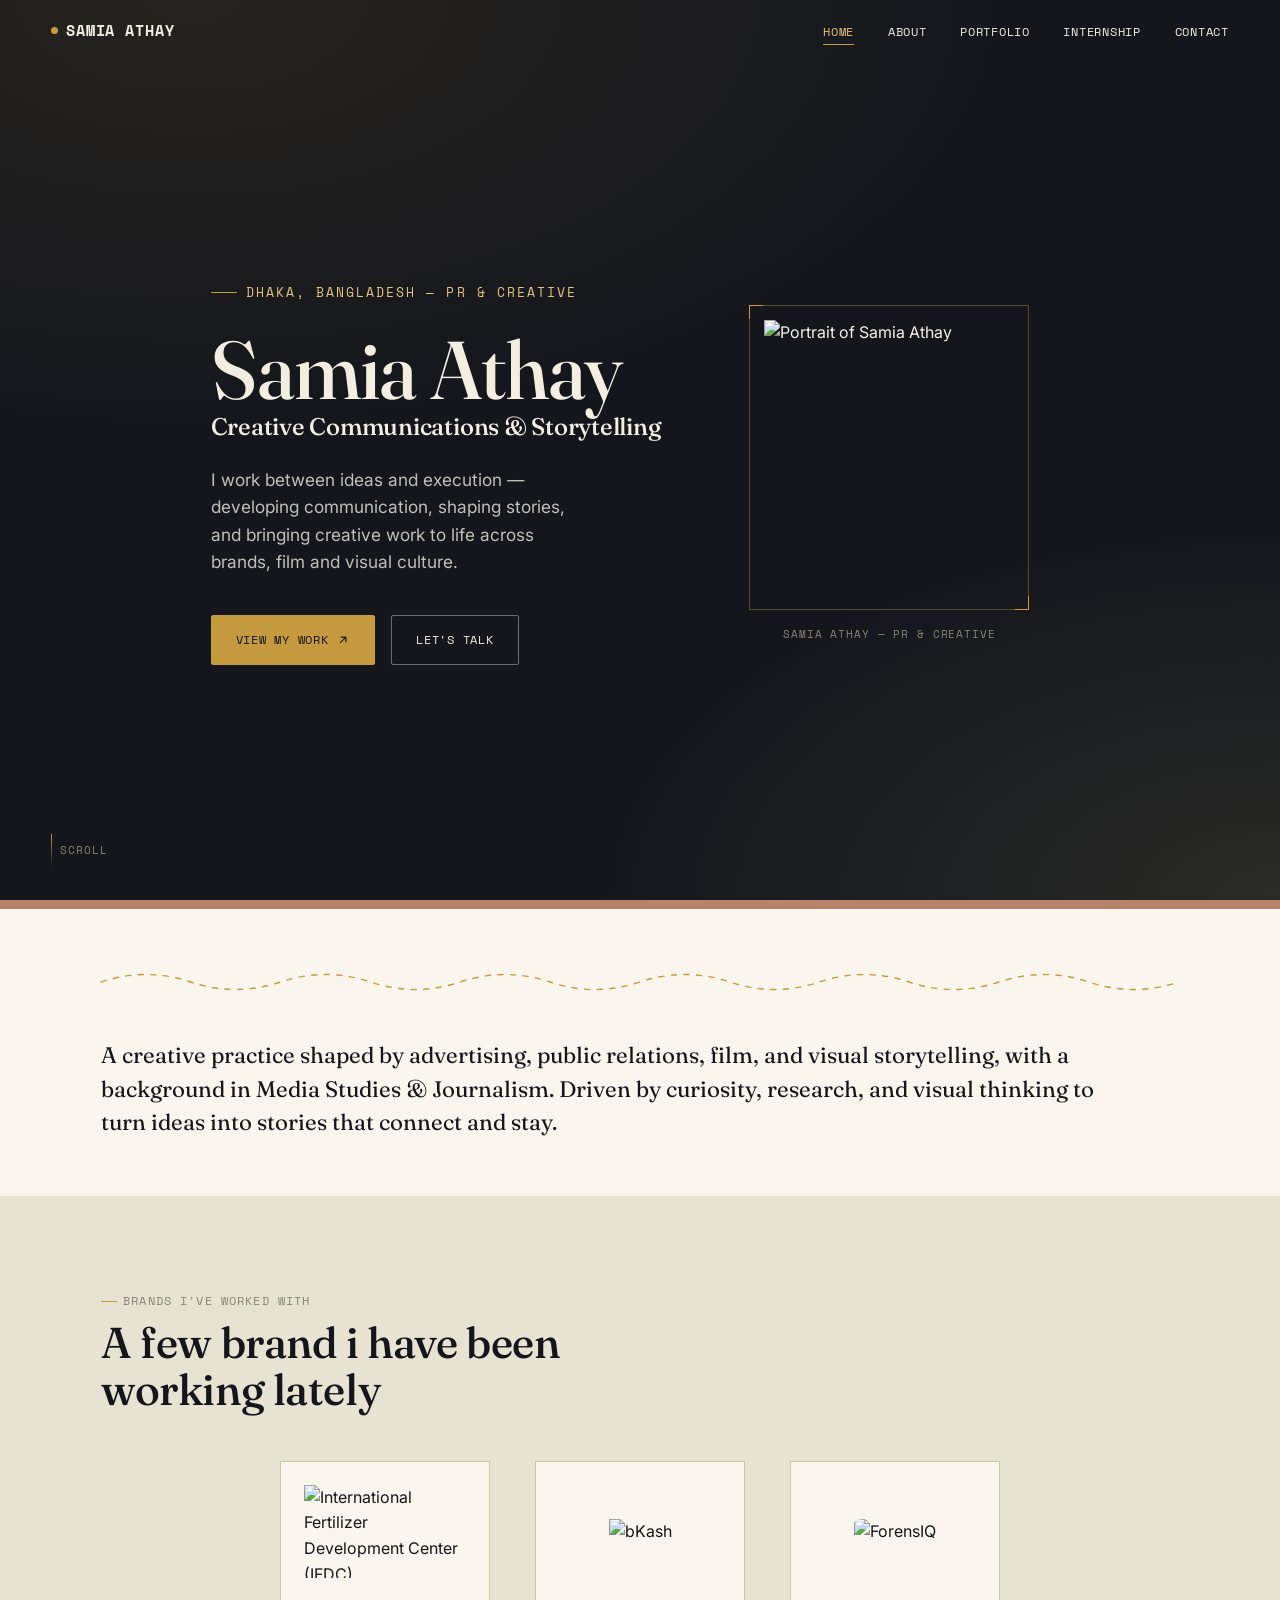
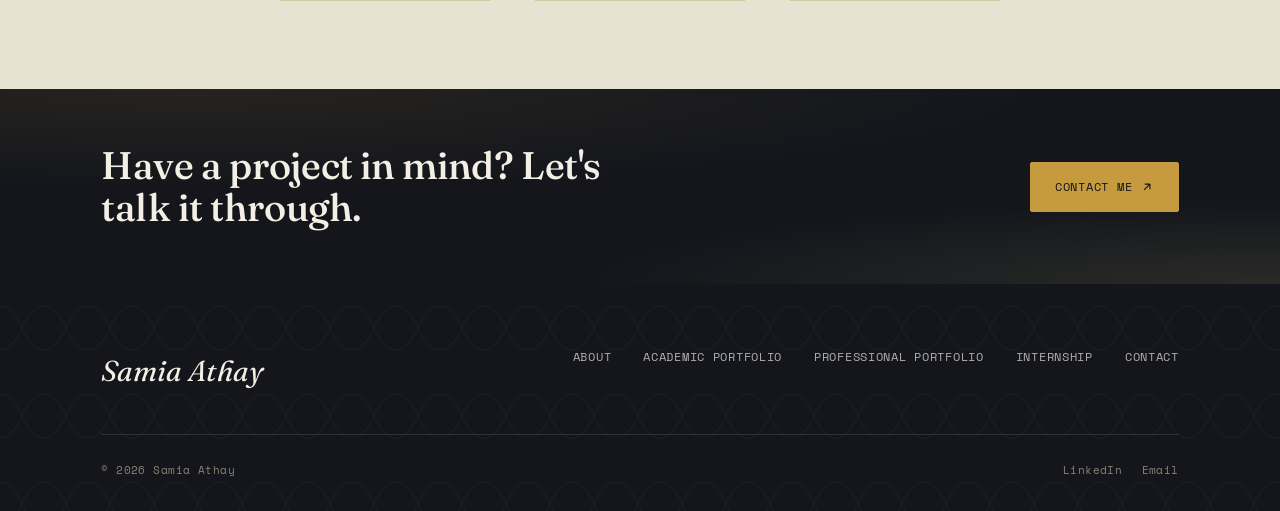
==== commit 4874309a: "Update index.html" ====
--- a/index.html
+++ b/index.html
@@ -51,7 +51,7 @@
       <figure class="hero-portrait">
         <div class="frame">
           <span class="corner tl"></span><span class="corner br"></span>
-          <img src="assets/portrait.jpeg" alt="Portrait of Samia Athay">
+          <img src="assets/portrait.png" alt="Portrait of Samia Athay">
         </div>
         <figcaption>Samia Athay — PR &amp; Creative</figcaption>
       </figure>
--- a/css/style.css
+++ b/css/style.css
@@ -0,0 +1,1200 @@
+/* ============================================================
+   SAMIA ATHAY — PORTFOLIO
+   Design concept: "Threadline" — an editorial studio site for a
+   storyteller who works across PR, film and costume design.
+   Stage (ink) sections for arrival moments; Page (paper) sections
+   for reading. A running-stitch thread is the signature motif.
+   ============================================================ */
+
+@import url('https://fonts.googleapis.com/css2?family=Fraunces:ital,opsz,wght@0,9..144,300;0,9..144,400;0,9..144,500;0,9..144,600;1,9..144,400;1,9..144,500&family=Inter:wght@400;500;600&family=Space+Mono:wght@400;700&family=Noto+Serif+Bengali:wght@400;600&family=Hind+Siliguri:wght@400;500&display=swap');
+
+:root{
+  /* ---- color tokens ---- */
+  /* Palette: Rust Brown / Linen Chalk / Olive Green */
+  --ink:        #14161c;   /* stage background */
+  --ink-2:      #1c1f28;   /* stage panel */
+  --paper:      #faf6ee;   /* page background */
+  --paper-dim:  #e7e3d3;   /* page card background — Linen Chalk */
+  --paper-line: #cec89f;   /* hairline on paper */
+  --cream:      #f3efe4;   /* text on ink */
+  --gold:       #c69a3e;   /* thread gold — tertiary accent */
+  --gold-soft:  #e4c583;
+  --indigo:     #79744e;   /* Olive Green — secondary accent */
+  --rust:       #914520;   /* Rust Brown — cta / active */
+  --ink-soft:   #5a5548;   /* muted body text on paper */
+  --ink-faint:  #8a8372;
+
+  /* ---- type tokens ---- */
+  --f-display: 'Fraunces', 'Noto Serif Bengali', serif;
+  --f-body:    'Inter', 'Hind Siliguri', sans-serif;
+  --f-mono:    'Space Mono', monospace;
+
+  --container: 1180px;
+  --edge: clamp(1.25rem, 4vw, 3.5rem);
+
+  --ease: cubic-bezier(.16,.84,.44,1);
+
+  /* ---- brand pattern motifs (original SVG tiles inspired by the Rust/Linen/Olive moodboard) ---- */
+  --pat-loop-cream: url("data:image/svg+xml,%3Csvg%20xmlns%3D%22http%3A//www.w3.org/2000/svg%22%20width%3D%22200%22%20height%3D%22200%22%20viewBox%3D%220%200%20200%20200%22%3E%3Cpath%20d%3D%22M0%2050%20C%2050%2050%2050%20150%20100%20150%20C%20150%20150%20150%2050%20200%2050%22%20fill%3D%22none%22%20stroke%3D%22%23f3efe4%22%20stroke-width%3D%222.5%22%20stroke-linecap%3D%22round%22/%3E%3Cpath%20d%3D%22M0%20150%20C%2050%20150%2050%2050%20100%2050%20C%20150%2050%20150%20150%20200%20150%22%20fill%3D%22none%22%20stroke%3D%22%23f3efe4%22%20stroke-width%3D%222.5%22%20stroke-linecap%3D%22round%22/%3E%3C/svg%3E");
+  --pat-loop-olive: url("data:image/svg+xml,%3Csvg%20xmlns%3D%22http%3A//www.w3.org/2000/svg%22%20width%3D%22200%22%20height%3D%22200%22%20viewBox%3D%220%200%20200%20200%22%3E%3Cpath%20d%3D%22M0%2050%20C%2050%2050%2050%20150%20100%20150%20C%20150%20150%20150%2050%20200%2050%22%20fill%3D%22none%22%20stroke%3D%22%2379744e%22%20stroke-width%3D%222.5%22%20stroke-linecap%3D%22round%22/%3E%3Cpath%20d%3D%22M0%20150%20C%2050%20150%2050%2050%20100%2050%20C%20150%2050%20150%20150%20200%20150%22%20fill%3D%22none%22%20stroke%3D%22%2379744e%22%20stroke-width%3D%222.5%22%20stroke-linecap%3D%22round%22/%3E%3C/svg%3E");
+  --pat-blocks-rust: url("data:image/svg+xml,%3Csvg%20xmlns%3D%22http%3A//www.w3.org/2000/svg%22%20width%3D%22120%22%20height%3D%22120%22%20viewBox%3D%220%200%20120%20120%22%3E%3Crect%20width%3D%22120%22%20height%3D%22120%22%20fill%3D%22%23914520%22/%3E%3Crect%20x%3D%228%22%20y%3D%2210%22%20width%3D%2234%22%20height%3D%2240%22%20rx%3D%2216%22%20fill%3D%22%23e7e3d3%22/%3E%3Ccircle%20cx%3D%2278%22%20cy%3D%2224%22%20r%3D%2218%22%20fill%3D%22%23e7e3d3%22/%3E%3Cpath%20d%3D%22M18%2070%20h24%20a12%2012%200%200%201%2012%2012%20v10%20a12%2012%200%200%201%20-12%2012%20h-24%20a12%2012%200%200%201%20-12%20-12%20v-10%20a12%2012%200%200%201%2012%20-12%20z%22%20fill%3D%22%23e7e3d3%22/%3E%3Crect%20x%3D%2270%22%20y%3D%2266%22%20width%3D%2230%22%20height%3D%2230%22%20rx%3D%229%22%20fill%3D%22%23e7e3d3%22%20transform%3D%22rotate%2818%2085%2081%29%22/%3E%3Cpath%20d%3D%22M92%20100%20l14%20-14%20l14%2014%20l-14%2014%20z%22%20fill%3D%22%23e7e3d3%22/%3E%3C/svg%3E");
+  --pat-blocks-olive: url("data:image/svg+xml,%3Csvg%20xmlns%3D%22http%3A//www.w3.org/2000/svg%22%20width%3D%22120%22%20height%3D%22120%22%20viewBox%3D%220%200%20120%20120%22%3E%3Crect%20width%3D%22120%22%20height%3D%22120%22%20fill%3D%22%2379744e%22/%3E%3Crect%20x%3D%228%22%20y%3D%2210%22%20width%3D%2234%22%20height%3D%2240%22%20rx%3D%2216%22%20fill%3D%22%23e7e3d3%22/%3E%3Ccircle%20cx%3D%2278%22%20cy%3D%2224%22%20r%3D%2218%22%20fill%3D%22%23e7e3d3%22/%3E%3Cpath%20d%3D%22M18%2070%20h24%20a12%2012%200%200%201%2012%2012%20v10%20a12%2012%200%200%201%20-12%2012%20h-24%20a12%2012%200%200%201%20-12%20-12%20v-10%20a12%2012%200%200%201%2012%20-12%20z%22%20fill%3D%22%23e7e3d3%22/%3E%3Crect%20x%3D%2270%22%20y%3D%2266%22%20width%3D%2230%22%20height%3D%2230%22%20rx%3D%229%22%20fill%3D%22%23e7e3d3%22%20transform%3D%22rotate%2818%2085%2081%29%22/%3E%3Cpath%20d%3D%22M92%20100%20l14%20-14%20l14%2014%20l-14%2014%20z%22%20fill%3D%22%23e7e3d3%22/%3E%3C/svg%3E");
+}
+
+*, *::before, *::after{ box-sizing:border-box; }
+html{ scroll-behavior:smooth; }
+@media (prefers-reduced-motion: reduce){
+  html{ scroll-behavior:auto; }
+  *, *::before, *::after{ animation-duration:0.01ms !important; animation-iteration-count:1 !important; transition-duration:0.01ms !important; scroll-behavior:auto !important; }
+}
+
+body{
+  margin:0;
+  background:var(--paper);
+  color:var(--ink);
+  font-family:var(--f-body);
+  font-size:16px;
+  line-height:1.6;
+  -webkit-font-smoothing:antialiased;
+}
+
+img{ max-width:100%; display:block; }
+a{ color:inherit; text-decoration:none; }
+h1,h2,h3,h4{ font-family:var(--f-display); font-weight:500; margin:0; line-height:1.08; letter-spacing:-0.01em; }
+p{ margin:0; }
+ul{ margin:0; padding:0; list-style:none; }
+button{ font-family:inherit; cursor:pointer; }
+
+/* Scroll-reveal: visible by default (no-JS / JS-failure safe).
+   JS opts elements into the pending state only once it can also
+   guarantee the reveal will fire. */
+.reveal-pending{ opacity:0; transform:translateY(18px); }
+.reveal-in{
+  opacity:1; transform:translateY(0);
+  transition:opacity .7s var(--ease), transform .7s var(--ease);
+}
+
+:focus-visible{
+  outline:2px solid var(--gold);
+  outline-offset:3px;
+}
+
+.container{
+  max-width:var(--container);
+  margin:0 auto;
+  padding-left:var(--edge);
+  padding-right:var(--edge);
+}
+
+.eyebrow{
+  font-family:var(--f-mono);
+  font-size:.72rem;
+  letter-spacing:.14em;
+  text-transform:uppercase;
+  color:var(--gold);
+}
+.eyebrow.on-ink{ color:var(--gold-soft); }
+
+.section-tag{
+  display:inline-flex;
+  align-items:center;
+  gap:.5em;
+  font-family:var(--f-mono);
+  font-size:.72rem;
+  letter-spacing:.1em;
+  text-transform:uppercase;
+  color:var(--ink-faint);
+}
+.section-tag::before{
+  content:"";
+  width:1.4em;
+  height:1px;
+  background:var(--gold);
+  display:inline-block;
+}
+
+/* ============ NAV ============ */
+.site-nav{
+  position:fixed;
+  top:0; left:0; right:0;
+  z-index:100;
+  padding:1.1rem var(--edge);
+  display:flex;
+  align-items:center;
+  justify-content:space-between;
+  transition:background .4s var(--ease), border-color .4s var(--ease), padding .3s var(--ease);
+  border-bottom:1px solid transparent;
+}
+.site-nav.on-dark{ background:transparent; }
+.site-nav.scrolled{
+  background:rgba(250,245,234,.92);
+  backdrop-filter:blur(10px);
+  border-bottom-color:var(--paper-line);
+  padding-top:.75rem;
+  padding-bottom:.75rem;
+}
+.site-nav.scrolled .wordmark,
+.site-nav.scrolled .nav-link{ color:var(--ink); }
+.site-nav.scrolled .wordmark .dot{ background:var(--rust); }
+
+.wordmark{
+  font-family:var(--f-mono);
+  font-weight:700;
+  font-size:.95rem;
+  letter-spacing:.06em;
+  color:var(--cream);
+  display:flex;
+  align-items:center;
+  gap:.5em;
+  transition:color .3s var(--ease);
+}
+.wordmark .dot{
+  width:7px; height:7px; border-radius:50%;
+  background:var(--gold);
+  transition:background .3s var(--ease);
+}
+
+.nav-links{
+  display:flex;
+  align-items:center;
+  gap:2.1rem;
+}
+.nav-link{
+  position:relative;
+  font-family:var(--f-mono);
+  font-size:.78rem;
+  letter-spacing:.06em;
+  text-transform:uppercase;
+  color:var(--cream);
+  padding:.3rem 0;
+  transition:color .3s var(--ease);
+}
+.nav-link::after{
+  content:"";
+  position:absolute;
+  left:0; right:100%; bottom:0;
+  height:1px;
+  background:var(--gold);
+  transition:right .35s var(--ease);
+}
+.nav-link:hover::after,
+.nav-link.active::after{ right:0; }
+.nav-link.active{ color:var(--gold-soft); }
+.site-nav.scrolled .nav-link.active{ color:var(--rust); }
+
+.nav-item.has-dropdown{ position:relative; }
+.dropdown{
+  position:absolute;
+  top:calc(100% + 1rem);
+  left:50%;
+  transform:translateX(-50%) translateY(-6px);
+  min-width:230px;
+  background:var(--ink-2);
+  border:1px solid rgba(230,200,120,.18);
+  border-radius:2px;
+  padding:.4rem;
+  opacity:0;
+  visibility:hidden;
+  transition:opacity .25s var(--ease), transform .25s var(--ease), visibility .25s;
+  box-shadow:0 18px 40px rgba(0,0,0,.35);
+}
+.nav-item.has-dropdown:hover .dropdown,
+.nav-item.has-dropdown:focus-within .dropdown{
+  opacity:1; visibility:visible; transform:translateX(-50%) translateY(0);
+}
+.dropdown a{
+  display:block;
+  padding:.7rem .9rem;
+  font-family:var(--f-mono);
+  font-size:.74rem;
+  letter-spacing:.04em;
+  text-transform:uppercase;
+  color:var(--cream);
+  border-radius:1px;
+}
+.dropdown a:hover{ background:rgba(198,154,62,.14); color:var(--gold-soft); }
+.dropdown a small{
+  display:block;
+  font-family:var(--f-body);
+  text-transform:none;
+  letter-spacing:0;
+  font-size:.72rem;
+  color:var(--ink-faint);
+  margin-top:.2rem;
+}
+.site-nav.scrolled .dropdown{ background:var(--ink); }
+
+.nav-toggle{
+  display:none;
+  background:none; border:none;
+  width:30px; height:20px;
+  position:relative;
+  z-index:110;
+}
+.nav-toggle span{
+  position:absolute; left:0; right:0; height:1px;
+  background:var(--cream);
+  transition:transform .3s var(--ease), opacity .3s var(--ease), background .3s var(--ease);
+}
+.site-nav.scrolled .nav-toggle span{ background:var(--ink); }
+.nav-toggle span:nth-child(1){ top:0; }
+.nav-toggle span:nth-child(2){ top:9px; }
+.nav-toggle span:nth-child(3){ top:18px; }
+.nav-open .nav-toggle span:nth-child(1){ transform:translateY(9px) rotate(45deg); }
+.nav-open .nav-toggle span:nth-child(2){ opacity:0; }
+.nav-open .nav-toggle span:nth-child(3){ transform:translateY(-9px) rotate(-45deg); }
+
+/* ============ STAGE (dark hero-style sections) ============ */
+.stage{
+  background:var(--ink);
+  color:var(--cream);
+  position:relative;
+  overflow:hidden;
+}
+.stage::before{
+  /* subtle film-grain / vignette texture */
+  content:"";
+  position:absolute; inset:0;
+  background:
+    radial-gradient(120% 90% at 15% 0%, rgba(198,154,62,.10), transparent 55%),
+    radial-gradient(90% 70% at 100% 100%, rgba(121,116,78,.22), transparent 60%);
+  pointer-events:none;
+}
+.stage::after{
+  /* faint brand loop motif, reserved for non-text decorative zones (see .stage.textured) */
+  content:"";
+  position:absolute; inset:0;
+  background:var(--pat-loop-cream);
+  background-size:200px 200px;
+  opacity:0;
+  pointer-events:none;
+  transition:opacity .3s var(--ease);
+}
+.stage.textured::after{ opacity:.05; }
+
+/* ============ PAGE (light editorial sections) ============ */
+.page{ background:var(--paper); color:var(--ink); }
+.page.dim{ background:var(--paper-dim); }
+
+.rule{
+  height:1px;
+  background:var(--paper-line);
+  border:none;
+  margin:0;
+}
+.rule.on-ink{ background:rgba(243,239,228,.14); }
+
+/* ============ THREAD SIGNATURE ============ */
+.thread{
+  display:block;
+  width:100%;
+  height:34px;
+  overflow:visible;
+}
+.thread path{
+  fill:none;
+  stroke:var(--gold);
+  stroke-width:1.4;
+  stroke-linecap:round;
+  stroke-dasharray:6 8;
+  stroke-dashoffset:1000;
+  transition:stroke-dashoffset 1.6s var(--ease);
+}
+.thread.in-view path{ stroke-dashoffset:0; }
+.thread.on-ink path{ stroke:var(--gold-soft); }
+
+/* ============ BUTTONS ============ */
+.btn{
+  display:inline-flex;
+  align-items:center;
+  gap:.6em;
+  font-family:var(--f-mono);
+  font-size:.78rem;
+  letter-spacing:.06em;
+  text-transform:uppercase;
+  padding:.9rem 1.5rem;
+  border:1px solid currentColor;
+  border-radius:2px;
+  transition:background .3s var(--ease), color .3s var(--ease), transform .3s var(--ease), border-color .3s var(--ease);
+}
+.btn:hover{ transform:translateY(-2px); }
+.btn.gold{ color:var(--ink); background:var(--gold); border-color:var(--gold); }
+.btn.gold:hover{ background:var(--gold-soft); border-color:var(--gold-soft); }
+.btn.outline-ink{ color:var(--cream); border-color:rgba(243,239,228,.4); }
+.btn.outline-ink:hover{ border-color:var(--gold); color:var(--gold-soft); }
+.btn.outline-paper{ color:var(--ink); border-color:var(--ink-soft); }
+.btn.outline-paper:hover{ border-color:var(--rust); color:var(--rust); }
+.btn svg{ width:14px; height:14px; transition:transform .3s var(--ease); }
+.btn:hover svg{ transform:translate(3px,-3px); }
+
+/* ============ HERO ============ */
+.hero{
+  min-height:100svh;
+  display:flex;
+  flex-direction:column;
+  justify-content:center;
+  padding-top:6rem;
+  padding-bottom:3rem;
+  position:relative;
+}
+.hero-grid{
+  display:grid;
+  grid-template-columns:1.2fr .8fr;
+  gap:3rem;
+  align-items:center;
+}
+.hero-kicker{
+  font-family:var(--f-mono);
+  font-size:.8rem;
+  letter-spacing:.16em;
+  text-transform:uppercase;
+  color:var(--gold-soft);
+  margin-bottom:1.4rem;
+  display:flex;
+  align-items:center;
+  gap:.7em;
+}
+.hero-kicker::before{
+  content:"";
+  width:26px; height:1px;
+  background:var(--gold);
+}
+.hero h1{
+  font-size:clamp(2.6rem, 6.4vw, 5.4rem);
+  font-weight:500;
+}
+.hero h1 em{
+  font-style:italic;
+  font-weight:400;
+  color:var(--gold-soft);
+}
+.hero-lede{
+  margin-top:1.6rem;
+  max-width:34ch;
+  font-size:1.08rem;
+  color:rgba(243,239,228,.78);
+}
+.hero-actions{
+  margin-top:2.4rem;
+  display:flex;
+  gap:1rem;
+  flex-wrap:wrap;
+}
+.hero-portrait{
+  position:relative;
+  justify-self:center;
+}
+.hero-portrait .frame{
+  width:min(280px, 60vw);
+  aspect-ratio:182/198;
+  border:1px solid rgba(198,154,62,.4);
+  padding:14px;
+  position:relative;
+}
+.hero-portrait img{
+  width:100%; height:100%;
+  object-fit:cover;
+  filter:grayscale(.15) contrast(1.03);
+}
+.hero-portrait .corner{
+  position:absolute;
+  width:14px; height:14px;
+  border:1px solid var(--gold);
+}
+.hero-portrait .corner.tl{ top:-1px; left:-1px; border-right:none; border-bottom:none; }
+.hero-portrait .corner.br{ bottom:-1px; right:-1px; border-left:none; border-top:none; }
+.hero-portrait figcaption{
+  margin-top:1rem;
+  font-family:var(--f-mono);
+  font-size:.68rem;
+  letter-spacing:.08em;
+  text-transform:uppercase;
+  color:var(--ink-faint);
+  text-align:center;
+}
+.hero-scroll{
+  position:absolute;
+  bottom:2rem; left:var(--edge);
+  display:flex; align-items:center; gap:.7em;
+  font-family:var(--f-mono);
+  font-size:.68rem;
+  letter-spacing:.1em;
+  text-transform:uppercase;
+  color:var(--ink-faint);
+}
+.hero-scroll .line{
+  width:1px; height:34px;
+  background:linear-gradient(var(--gold), transparent);
+  animation:threadfall 2.2s var(--ease) infinite;
+}
+@keyframes threadfall{
+  0%{ transform:scaleY(0); transform-origin:top; }
+  50%{ transform:scaleY(1); transform-origin:top; }
+  50.001%{ transform-origin:bottom; }
+  100%{ transform:scaleY(0); transform-origin:bottom; }
+}
+
+/* ============ GENERIC PAGE HERO (inner pages) ============ */
+.page-hero{
+  padding:9.5rem 0 4rem;
+}
+.page-hero .kicker{
+  font-family:var(--f-mono);
+  font-size:.78rem;
+  letter-spacing:.14em;
+  text-transform:uppercase;
+  color:var(--gold-soft);
+  margin-bottom:1.2rem;
+}
+.page-hero h1{ font-size:clamp(2.2rem, 5vw, 3.6rem); }
+.hero-brand{
+  display:inline-flex;
+  align-items:center;
+  gap:.9rem;
+  margin-bottom:1.3rem;
+  padding:.55rem 1rem;
+  background:rgba(243,239,228,.06);
+  border:1px solid rgba(243,239,228,.14);
+}
+.hero-brand img{
+  height:26px;
+  width:auto;
+  display:block;
+}
+.hero-brand span{
+  font-family:var(--f-mono);
+  font-size:.68rem;
+  letter-spacing:.1em;
+  text-transform:uppercase;
+  color:var(--ink-faint);
+  border-left:1px solid rgba(243,239,228,.18);
+  padding-left:.9rem;
+}
+.page-hero .lede{
+  margin-top:1.3rem;
+  max-width:60ch;
+  color:rgba(243,239,228,.78);
+  font-size:1.05rem;
+}
+
+/* ============ SECTION SPACING ============ */
+.section{ padding:5.5rem 0; }
+.section.tight{ padding:3.5rem 0; }
+.section-head{
+  display:flex;
+  justify-content:space-between;
+  align-items:flex-end;
+  gap:2rem;
+  margin-bottom:3rem;
+  flex-wrap:wrap;
+}
+.section-head h2{
+  font-size:clamp(1.8rem, 3.6vw, 2.7rem);
+  margin-top:.6rem;
+  max-width:20ch;
+}
+.section-head .note{
+  max-width:36ch;
+  color:var(--ink-soft);
+  font-size:.95rem;
+}
+
+/* ============ FEATURED WORK GRID (landing) ============ */
+.feature-grid{
+  display:grid;
+  grid-template-columns:repeat(3, 1fr);
+  gap:1.6rem;
+}
+.feature-card{
+  background:var(--paper);
+  border:1px solid var(--paper-line);
+  padding:1.9rem;
+  position:relative;
+  transition:transform .35s var(--ease), border-color .35s var(--ease), box-shadow .35s var(--ease);
+}
+.feature-card:hover{
+  transform:translateY(-6px);
+  border-color:var(--gold);
+  box-shadow:0 24px 40px -20px rgba(20,22,28,.25);
+}
+.feature-card .num{
+  font-family:var(--f-mono);
+  font-size:.72rem;
+  color:var(--ink-faint);
+  letter-spacing:.08em;
+}
+.feature-card h3{
+  font-size:1.3rem;
+  margin-top:1rem;
+  line-height:1.25;
+}
+.feature-card p{
+  margin-top:.8rem;
+  color:var(--ink-soft);
+  font-size:.92rem;
+}
+.feature-card .go{
+  margin-top:1.4rem;
+  display:flex; align-items:center; gap:.5em;
+  font-family:var(--f-mono);
+  font-size:.7rem;
+  letter-spacing:.08em;
+  text-transform:uppercase;
+  color:var(--indigo);
+}
+.feature-card .go svg{ width:12px; height:12px; transition:transform .3s var(--ease); }
+.feature-card:hover .go svg{ transform:translate(3px,-3px); }
+.feature-card .corner-stitch{
+  position:absolute; top:10px; right:10px;
+  width:16px; height:16px;
+  border-top:1px dashed var(--gold);
+  border-right:1px dashed var(--gold);
+  opacity:0;
+  transition:opacity .3s var(--ease);
+}
+.feature-card:hover .corner-stitch{ opacity:1; }
+
+/* ============ ABOUT PROFILE STRIP ============ */
+.profile-strip{
+  display:grid;
+  grid-template-columns:.7fr 1.3fr;
+  gap:3.5rem;
+  align-items:start;
+}
+.profile-strip .facts dt{
+  font-family:var(--f-mono);
+  font-size:.68rem;
+  letter-spacing:.08em;
+  text-transform:uppercase;
+  color:var(--ink-faint);
+  margin-top:1.4rem;
+}
+.profile-strip .facts dt:first-child{ margin-top:0; }
+.profile-strip .facts dd{
+  margin:.35rem 0 0;
+  font-size:1rem;
+}
+.profile-strip p + p{ margin-top:1.1rem; }
+.profile-strip .lead{
+  font-family:var(--f-display);
+  font-size:1.5rem;
+  font-weight:400;
+  line-height:1.4;
+  color:var(--ink);
+  margin-bottom:1.4rem;
+}
+
+/* ============ SKILLS ============ */
+.skills-grid{
+  display:grid;
+  grid-template-columns:repeat(3, 1fr);
+  gap:2.5rem;
+}
+.skill-col h4{
+  font-family:var(--f-mono);
+  font-size:.75rem;
+  letter-spacing:.08em;
+  text-transform:uppercase;
+  color:var(--indigo);
+  margin-bottom:1.1rem;
+  padding-bottom:.8rem;
+  border-bottom:1px solid var(--paper-line);
+}
+.skill-col li{
+  padding:.55rem 0;
+  border-bottom:1px dashed var(--paper-line);
+  font-size:.96rem;
+}
+.skill-col li:last-child{ border-bottom:none; }
+
+/* ============ TIMELINE (professional) ============ */
+.timeline{ position:relative; }
+.tl-item{
+  display:grid;
+  grid-template-columns:180px 1fr;
+  gap:2.5rem;
+  padding:2.6rem 0;
+  border-top:1px solid var(--paper-line);
+}
+.tl-item:first-child{ border-top:none; }
+.tl-when{
+  font-family:var(--f-mono);
+  font-size:.78rem;
+  letter-spacing:.05em;
+  color:var(--ink-faint);
+}
+.tl-role{ font-size:1.35rem; margin-bottom:.3rem; }
+.tl-org{
+  font-family:var(--f-mono);
+  font-size:.75rem;
+  letter-spacing:.05em;
+  text-transform:uppercase;
+  color:var(--indigo);
+  margin-bottom:1rem;
+  display:block;
+}
+.tl-item ul{ margin-top:.9rem; }
+.tl-item li{
+  position:relative;
+  padding-left:1.2rem;
+  margin-top:.55rem;
+  color:var(--ink-soft);
+  font-size:.95rem;
+}
+.tl-item li::before{
+  content:"";
+  position:absolute; left:0; top:.55em;
+  width:6px; height:1px;
+  background:var(--gold);
+}
+
+/* ============ CREDITS GRID (film) ============ */
+.credit-grid{
+  display:grid;
+  grid-template-columns:repeat(2,1fr);
+  gap:1.4rem;
+}
+.credit-card{
+  padding:1.7rem;
+  background:var(--paper);
+  border:1px solid var(--paper-line);
+  border-left:2px solid var(--gold);
+}
+.credit-card .role{
+  font-family:var(--f-mono);
+  font-size:.7rem;
+  letter-spacing:.08em;
+  text-transform:uppercase;
+  color:var(--rust);
+}
+.credit-card h3{ font-size:1.2rem; margin-top:.6rem; }
+.credit-card .bn{ font-family:var(--f-display); font-style:italic; color:var(--ink-soft); font-size:1rem; }
+.credit-card .meta{
+  margin-top:.7rem;
+  font-size:.86rem;
+  color:var(--ink-soft);
+}
+
+/* ============ KEY BRANDS ============ */
+.brand-strip{
+  display:flex;
+  align-items:center;
+  justify-content:center;
+  flex-wrap:wrap;
+  gap:clamp(2.5rem, 6vw, 5rem);
+}
+.brand-strip img{
+  height:clamp(32px, 4vw, 44px);
+  width:auto;
+  max-width:160px;
+  object-fit:contain;
+  filter:grayscale(1);
+  opacity:.72;
+  transition:opacity .3s var(--ease), filter .3s var(--ease);
+}
+.brand-strip img:hover{ filter:grayscale(0); opacity:1; }
+
+.brand-strip.colored{ gap:clamp(1.6rem, 4vw, 2.8rem); }
+.brand-strip.colored .brand-tile{
+  display:flex;
+  align-items:center;
+  justify-content:center;
+  width:clamp(150px, 20vw, 210px);
+  height:clamp(110px, 14vw, 140px);
+  background:var(--paper);
+  border:1px solid var(--paper-line);
+  padding:1.4rem;
+  transition:transform .35s var(--ease), border-color .35s var(--ease), box-shadow .35s var(--ease);
+}
+.brand-strip.colored .brand-tile:hover{
+  transform:translateY(-4px);
+  border-color:var(--gold);
+  box-shadow:0 20px 34px -18px rgba(20,22,28,.22);
+}
+.brand-strip.colored .brand-tile img{
+  height:auto;
+  width:auto;
+  max-height:100%;
+  max-width:100%;
+  filter:none;
+  opacity:1;
+}
+.brand-strip.colored .brand-tile img[src*="forensiq-icon"]{
+  max-height:82%;
+  max-width:82%;
+  border-radius:14%;
+}
+
+/* ============ ACHIEVEMENTS ============ */
+.ach-layout{
+  display:grid;
+  grid-template-columns:1.1fr 0.9fr;
+  gap:clamp(2rem, 5vw, 4rem);
+  align-items:center;
+}
+.ach-list{ display:flex; flex-direction:column; }
+.ach-item{
+  display:flex;
+  justify-content:space-between;
+  gap:2rem;
+  padding:1.4rem 0;
+  border-top:1px dashed var(--paper-line);
+}
+.ach-item:last-child{ border-bottom:1px dashed var(--paper-line); }
+.ach-item .yr{
+  font-family:var(--f-mono);
+  color:var(--gold);
+  white-space:nowrap;
+}
+.ach-photo{
+  margin:0;
+  border:1px solid var(--paper-line);
+  overflow:hidden;
+}
+.ach-photo img{
+  display:block;
+  width:100%;
+  height:auto;
+}
+@media (max-width: 780px){
+  .ach-layout{ grid-template-columns:1fr; }
+  .ach-photo{ order:-1; max-width:340px; margin:0 auto; }
+}
+
+/* ============ ACADEMIC PROJECT GRID ============ */
+.dossier-grid{
+  display:grid;
+  grid-template-columns:repeat(2, 1fr);
+  gap:1.4rem;
+}
+.dossier-card{
+  display:block;
+  background:var(--paper);
+  border:1px solid var(--paper-line);
+  padding:0;
+  position:relative;
+  overflow:hidden;
+  transition:transform .3s var(--ease), border-color .3s var(--ease), box-shadow .3s var(--ease);
+}
+.dossier-card:hover{
+  transform:translateY(-5px);
+  border-color:var(--indigo);
+  box-shadow:0 20px 36px -22px rgba(20,22,28,.3);
+}
+.dossier-thumb{
+  position:relative;
+  width:100%;
+  height:0;
+  padding-bottom:56.25%; /* 16:9, expressed as padding for broad browser support */
+  overflow:hidden;
+  background:var(--paper-dim);
+  border-bottom:1px solid var(--paper-line);
+}
+.dossier-thumb img{
+  display:block;
+  position:absolute;
+  inset:0;
+  width:100%;
+  height:100%;
+  object-fit:cover;
+  transition:transform .5s var(--ease);
+}
+.dossier-card:hover .dossier-thumb img{ transform:scale(1.045); }
+.dossier-body{ padding:1.7rem; }
+.dossier-top{
+  display:flex;
+  justify-content:space-between;
+  align-items:flex-start;
+  gap:1rem;
+}
+.dossier-id{
+  font-family:var(--f-mono);
+  font-size:1.6rem;
+  color:var(--paper-line);
+  line-height:1;
+}
+.dossier-card:hover .dossier-id{ color:var(--gold); }
+.dossier-course{
+  font-family:var(--f-mono);
+  font-size:.66rem;
+  letter-spacing:.05em;
+  text-transform:uppercase;
+  color:var(--ink-faint);
+  text-align:right;
+}
+.dossier-card h3{
+  font-size:1.15rem;
+  margin-top:1.1rem;
+  line-height:1.3;
+}
+.dossier-tags{
+  margin-top:1rem;
+  display:flex;
+  gap:.5rem;
+  flex-wrap:wrap;
+}
+.chip{
+  font-family:var(--f-mono);
+  font-size:.66rem;
+  letter-spacing:.04em;
+  text-transform:uppercase;
+  padding:.3rem .55rem;
+  border:1px solid var(--paper-line);
+  color:var(--ink-soft);
+}
+.chip.type{ border-color:var(--indigo); color:var(--indigo); }
+
+/* ============ PROJECT DETAIL ============ */
+.project-hero{ padding-top:6.5rem; }
+.detail-meta{
+  display:grid;
+  grid-template-columns:repeat(3,1fr);
+  gap:1.5rem;
+  padding:1.8rem 0;
+  border-top:1px solid var(--paper-line);
+  border-bottom:1px solid var(--paper-line);
+  margin:2.5rem 0 3rem;
+}
+.detail-meta dt{
+  font-family:var(--f-mono);
+  font-size:.65rem;
+  letter-spacing:.06em;
+  text-transform:uppercase;
+  color:var(--ink-faint);
+}
+.detail-meta dd{ margin:.4rem 0 0; font-size:.95rem; }
+
+.detail-split{
+  display:grid;
+  grid-template-columns:1fr 1fr;
+  gap:clamp(2rem, 5vw, 4rem);
+  align-items:start;
+}
+.detail-split-text{ display:flex; flex-direction:column; }
+.detail-body{
+  display:flex;
+  flex-direction:column;
+  gap:2rem;
+}
+.detail-body h4{
+  font-family:var(--f-mono);
+  font-size:.72rem;
+  letter-spacing:.08em;
+  text-transform:uppercase;
+  color:var(--indigo);
+  margin-bottom:.9rem;
+}
+.detail-body p{ color:var(--ink-soft); }
+.detail-link{
+  margin-top:2.5rem;
+  padding-top:2rem;
+  border-top:1px dashed var(--paper-line);
+}
+
+.detail-pdf{ display:flex; flex-direction:column; }
+.detail-pdf-head{
+  display:flex;
+  align-items:baseline;
+  justify-content:space-between;
+  gap:1rem;
+  margin-bottom:1.2rem;
+  flex-wrap:wrap;
+}
+.detail-pdf-head h4{
+  font-family:var(--f-mono);
+  font-size:.75rem;
+  letter-spacing:.08em;
+  text-transform:uppercase;
+  color:var(--ink-faint);
+}
+.pdf-open-link{
+  display:inline-flex; align-items:center; gap:.5em;
+  font-family:var(--f-mono);
+  font-size:.72rem;
+  letter-spacing:.05em;
+  text-transform:uppercase;
+  color:var(--rust);
+}
+.pdf-open-link svg{ width:12px; height:12px; }
+.pdf-open-link:hover{ color:var(--ink); }
+.pdf-frame{
+  border:1px solid var(--paper-line);
+  background:var(--paper-dim);
+  height:92vh;
+  min-height:700px;
+  max-height:1600px;
+  overflow:auto;
+  -webkit-overflow-scrolling:touch;
+}
+.pdf-frame iframe{
+  display:block;
+  width:100%;
+  height:100%;
+  border:0;
+}
+@media (max-width: 780px){
+  .pdf-frame{ height:85vh; min-height:560px; }
+}
+
+/* ============ PATTERN BAND (brand divider seam) ============ */
+.pattern-band{
+  height:9px;
+  width:100%;
+  background-image:var(--pat-blocks-rust);
+  background-size:130px 130px;
+  background-repeat:repeat;
+  background-position:center;
+  opacity:.65;
+}
+.pattern-band.olive{ background-image:var(--pat-blocks-olive); }
+
+.back-link{
+  display:inline-flex; align-items:center; gap:.6em;
+  font-family:var(--f-mono);
+  font-size:.75rem;
+  letter-spacing:.06em;
+  text-transform:uppercase;
+  color:var(--ink-faint);
+}
+.back-link svg{ width:13px; height:13px; transform:rotate(180deg); transition:transform .3s var(--ease); }
+.back-link:hover{ color:var(--rust); }
+.back-link:hover svg{ transform:rotate(180deg) translateX(3px); }
+
+.project-nav{
+  display:flex;
+  justify-content:space-between;
+  margin-top:4rem;
+  padding-top:2rem;
+  border-top:1px solid var(--paper-line);
+}
+.project-nav a{
+  font-family:var(--f-mono);
+  font-size:.75rem;
+  letter-spacing:.05em;
+  text-transform:uppercase;
+  color:var(--ink-soft);
+  display:flex; flex-direction:column; gap:.4rem;
+}
+.project-nav a:hover{ color:var(--indigo); }
+.project-nav .next{ text-align:right; align-items:flex-end; }
+.project-nav small{ color:var(--ink-faint); font-size:.65rem; }
+
+/* ============ PHOTOGRAPHY GALLERY ============ */
+.gallery{
+  display:grid;
+  grid-template-columns:repeat(3, 1fr);
+  gap:1rem;
+  grid-auto-rows:220px;
+}
+.gallery figure{
+  position:relative;
+  overflow:hidden;
+  margin:0;
+  background:var(--ink-2);
+}
+.gallery figure:nth-child(3n+1){ grid-row:span 2; }
+.gallery img, .gallery .ph{
+  width:100%; height:100%; object-fit:cover;
+  transition:transform .6s var(--ease);
+}
+.gallery figure:hover img,
+.gallery figure:hover .ph{ transform:scale(1.06); }
+.gallery .ph{
+  display:flex; align-items:center; justify-content:center;
+  color:rgba(243,239,228,.4);
+  font-family:var(--f-mono);
+  font-size:.72rem;
+  letter-spacing:.06em;
+  text-transform:uppercase;
+  text-align:center;
+  padding:1rem;
+  background:
+    repeating-linear-gradient(135deg, rgba(198,154,62,.08) 0 2px, transparent 2px 14px),
+    var(--ink-2);
+}
+.gallery figcaption{
+  position:absolute; left:0; right:0; bottom:0;
+  padding:.9rem 1rem;
+  font-family:var(--f-mono);
+  font-size:.68rem;
+  letter-spacing:.05em;
+  text-transform:uppercase;
+  color:var(--cream);
+  background:linear-gradient(to top, rgba(20,22,28,.85), transparent);
+  opacity:0;
+  transform:translateY(6px);
+  transition:opacity .3s var(--ease), transform .3s var(--ease);
+}
+.gallery figure:hover figcaption{ opacity:1; transform:translateY(0); }
+
+.gallery-note{
+  margin-top:2.5rem;
+  padding:1.4rem 1.6rem;
+  border:1px dashed var(--paper-line);
+  font-size:.88rem;
+  color:var(--ink-soft);
+}
+.gallery-note code{
+  font-family:var(--f-mono);
+  background:var(--paper-dim);
+  padding:.1rem .4rem;
+  font-size:.82rem;
+}
+
+/* ============ CONTACT ============ */
+.contact-grid{
+  display:grid;
+  grid-template-columns:1fr 1fr;
+  gap:3.5rem;
+  align-items:start;
+}
+.contact-big{
+  font-size:clamp(2rem, 4.4vw, 3.3rem);
+  max-width:14ch;
+}
+.contact-channels{ margin-top:2.2rem; }
+.contact-channels a{
+  display:flex;
+  align-items:center;
+  justify-content:space-between;
+  padding:1.1rem 0;
+  border-top:1px solid rgba(243,239,228,.14);
+  font-family:var(--f-mono);
+  font-size:.9rem;
+  letter-spacing:.02em;
+}
+.contact-channels a:last-child{ border-bottom:1px solid rgba(243,239,228,.14); }
+.contact-channels a span.label{
+  color:var(--ink-faint);
+  font-size:.7rem;
+  letter-spacing:.08em;
+  text-transform:uppercase;
+}
+.contact-channels a svg{ width:14px; height:14px; transition:transform .3s var(--ease); opacity:.6; }
+.contact-channels a:hover{ color:var(--gold-soft); }
+.contact-channels a:hover svg{ transform:translate(3px,-3px); opacity:1; }
+
+.contact-card{
+  background:var(--ink-2);
+  border:1px solid rgba(198,154,62,.2);
+  padding:2.2rem;
+}
+.contact-card .eyebrow{ margin-bottom:1rem; }
+.field{ margin-bottom:1.2rem; }
+.field label{
+  display:block;
+  font-family:var(--f-mono);
+  font-size:.68rem;
+  letter-spacing:.06em;
+  text-transform:uppercase;
+  color:var(--ink-faint);
+  margin-bottom:.5rem;
+}
+.field input, .field textarea{
+  width:100%;
+  background:transparent;
+  border:none;
+  border-bottom:1px solid rgba(243,239,228,.25);
+  color:var(--cream);
+  font-family:var(--f-body);
+  font-size:.95rem;
+  padding:.6rem 0;
+  transition:border-color .3s var(--ease);
+}
+.field input:focus, .field textarea:focus{
+  outline:none;
+  border-bottom-color:var(--gold);
+}
+.field textarea{ resize:vertical; min-height:90px; }
+.contact-card .btn{ width:100%; justify-content:center; margin-top:.6rem; }
+
+/* ============ FOOTER ============ */
+.site-footer{
+  background:var(--ink);
+  color:var(--cream);
+  padding:4rem 0 2rem;
+  position:relative;
+  overflow:hidden;
+}
+.site-footer::before{
+  content:"";
+  position:absolute; inset:0;
+  background:var(--pat-loop-cream);
+  background-size:88px 88px;
+  opacity:.035;
+  pointer-events:none;
+}
+.site-footer .container{ position:relative; }
+.footer-top{
+  display:flex;
+  justify-content:space-between;
+  align-items:flex-start;
+  gap:2rem;
+  flex-wrap:wrap;
+  padding-bottom:2.5rem;
+}
+.footer-mark{ font-family:var(--f-display); font-size:1.8rem; font-style:italic; }
+.footer-nav{ display:flex; gap:2rem; flex-wrap:wrap; }
+.footer-nav a{
+  font-family:var(--f-mono);
+  font-size:.74rem;
+  letter-spacing:.06em;
+  text-transform:uppercase;
+  color:rgba(243,239,228,.7);
+}
+.footer-nav a:hover{ color:var(--gold-soft); }
+.footer-bottom{
+  display:flex;
+  justify-content:space-between;
+  align-items:center;
+  padding-top:1.6rem;
+  border-top:1px solid rgba(243,239,228,.12);
+  font-family:var(--f-mono);
+  font-size:.7rem;
+  letter-spacing:.04em;
+  color:var(--ink-faint);
+  flex-wrap:wrap;
+  gap:1rem;
+}
+.footer-bottom .socials{ display:flex; gap:1.2rem; }
+.footer-bottom .socials a:hover{ color:var(--gold-soft); }
+
+/* ============ RESPONSIVE ============ */
+@media (max-width: 980px){
+  .hero-grid{ grid-template-columns:1fr; gap:3rem; }
+  .hero-portrait{ order:-1; justify-self:flex-start; }
+  .profile-strip{ grid-template-columns:1fr; gap:2rem; }
+  .skills-grid{ grid-template-columns:1fr 1fr; }
+  .feature-grid{ grid-template-columns:1fr 1fr; }
+  .credit-grid, .dossier-grid{ grid-template-columns:1fr; }
+  .detail-body{ grid-template-columns:1fr; gap:2rem; }
+  .detail-split{ grid-template-columns:1fr; gap:2.5rem; }
+  .detail-meta{ grid-template-columns:1fr 1fr; }
+  .contact-grid{ grid-template-columns:1fr; }
+  .gallery{ grid-template-columns:repeat(2,1fr); }
+}
+
+@media (max-width: 720px){
+  .nav-links{
+    position:fixed; inset:0;
+    background:var(--ink);
+    flex-direction:column;
+    justify-content:center;
+    align-items:flex-start;
+    padding:0 var(--edge);
+    gap:1.6rem;
+    transform:translateX(100%);
+    transition:transform .4s var(--ease);
+  }
+  .nav-open .nav-links{ transform:translateX(0); }
+  .nav-link{ font-size:1.1rem; }
+  .nav-toggle{ display:block; }
+  .dropdown{ position:static; transform:none; opacity:1; visibility:visible; box-shadow:none; border:none; background:none; padding:.5rem 0 0 1rem; display:none; min-width:0; }
+  .nav-item.has-dropdown.open .dropdown{ display:block; }
+  .skills-grid{ grid-template-columns:1fr; }
+  .feature-grid{ grid-template-columns:1fr; }
+  .tl-item{ grid-template-columns:1fr; gap:.6rem; }
+  .detail-meta{ grid-template-columns:1fr 1fr; }
+  .gallery{ grid-template-columns:1fr 1fr; grid-auto-rows:160px; }
+  .footer-top{ flex-direction:column; }
+}
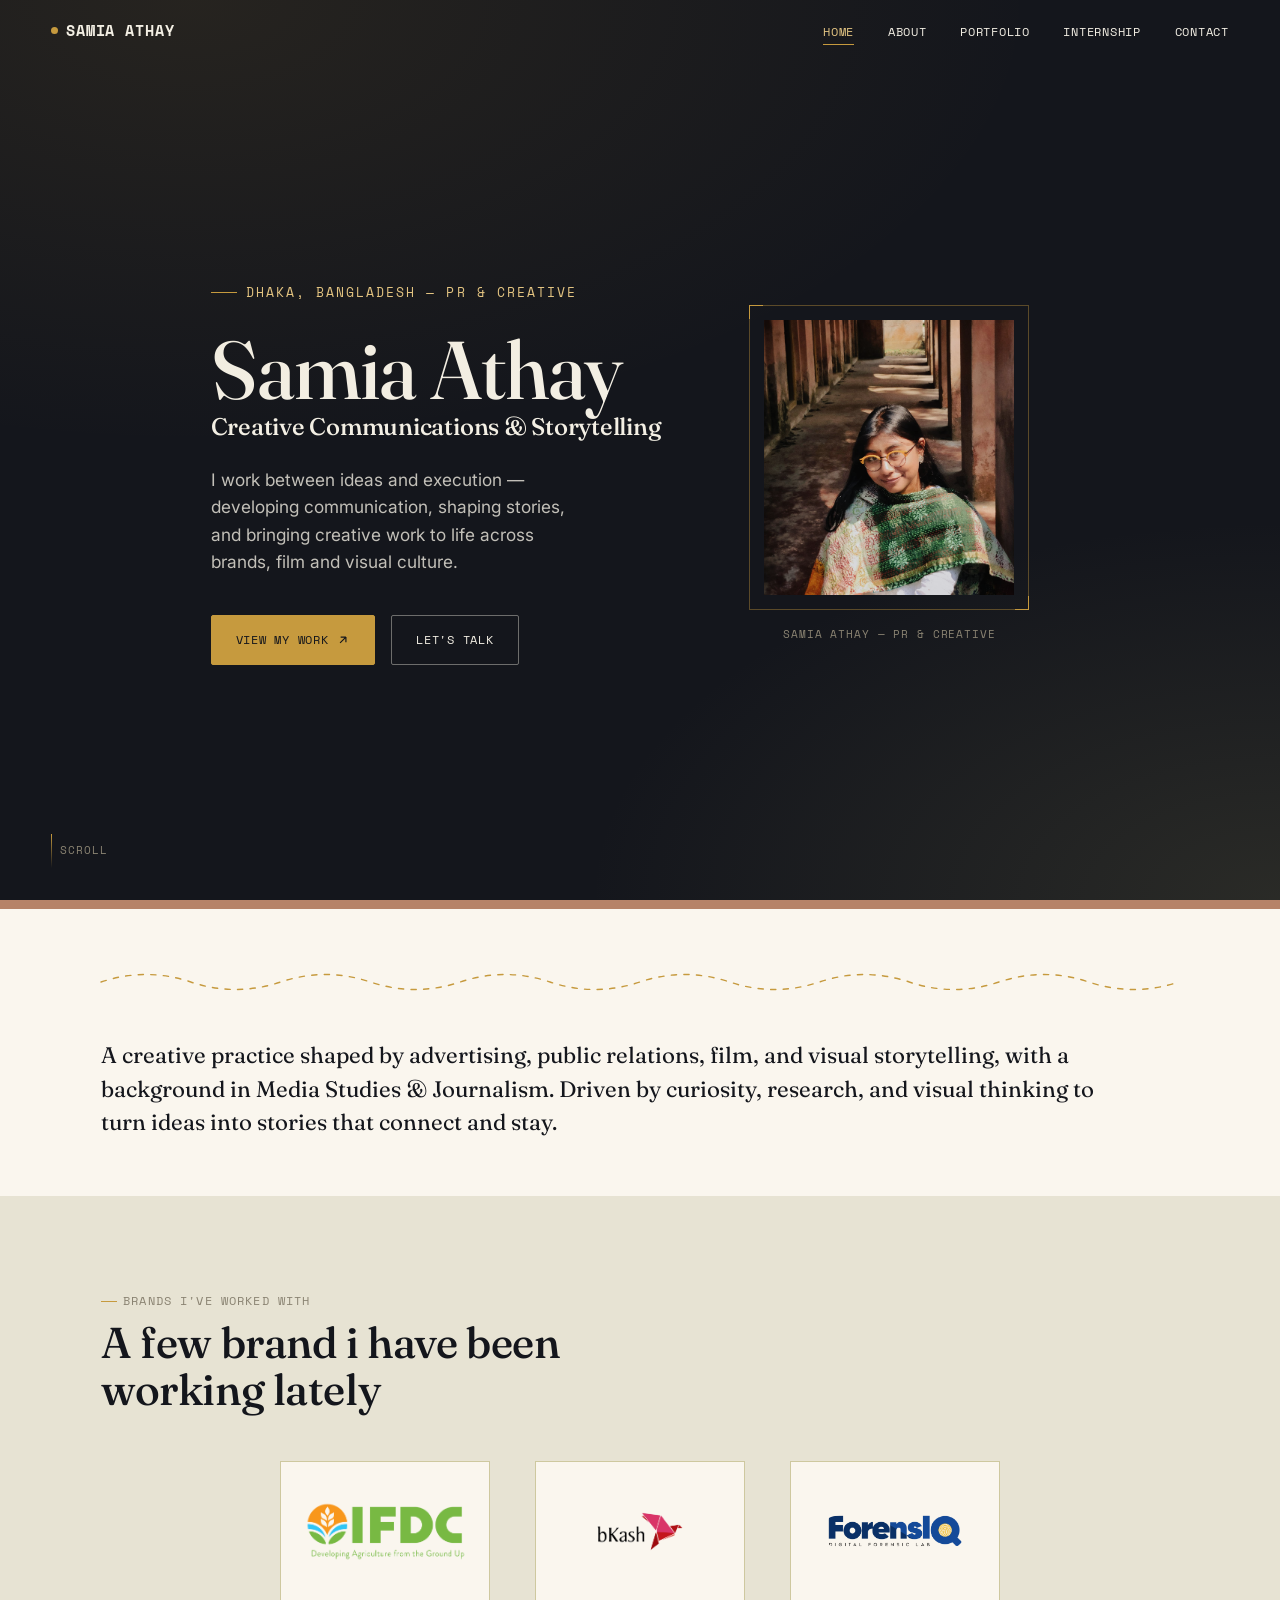
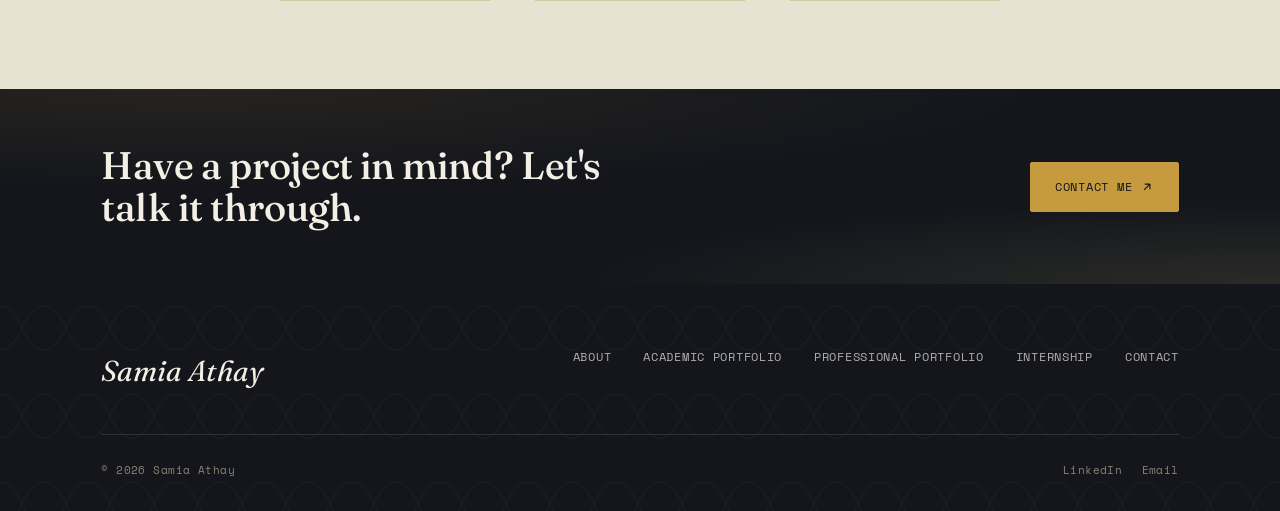
==== commit 07db7916: "Update index.html" ====
(no text change in the page or its own stylesheets)
